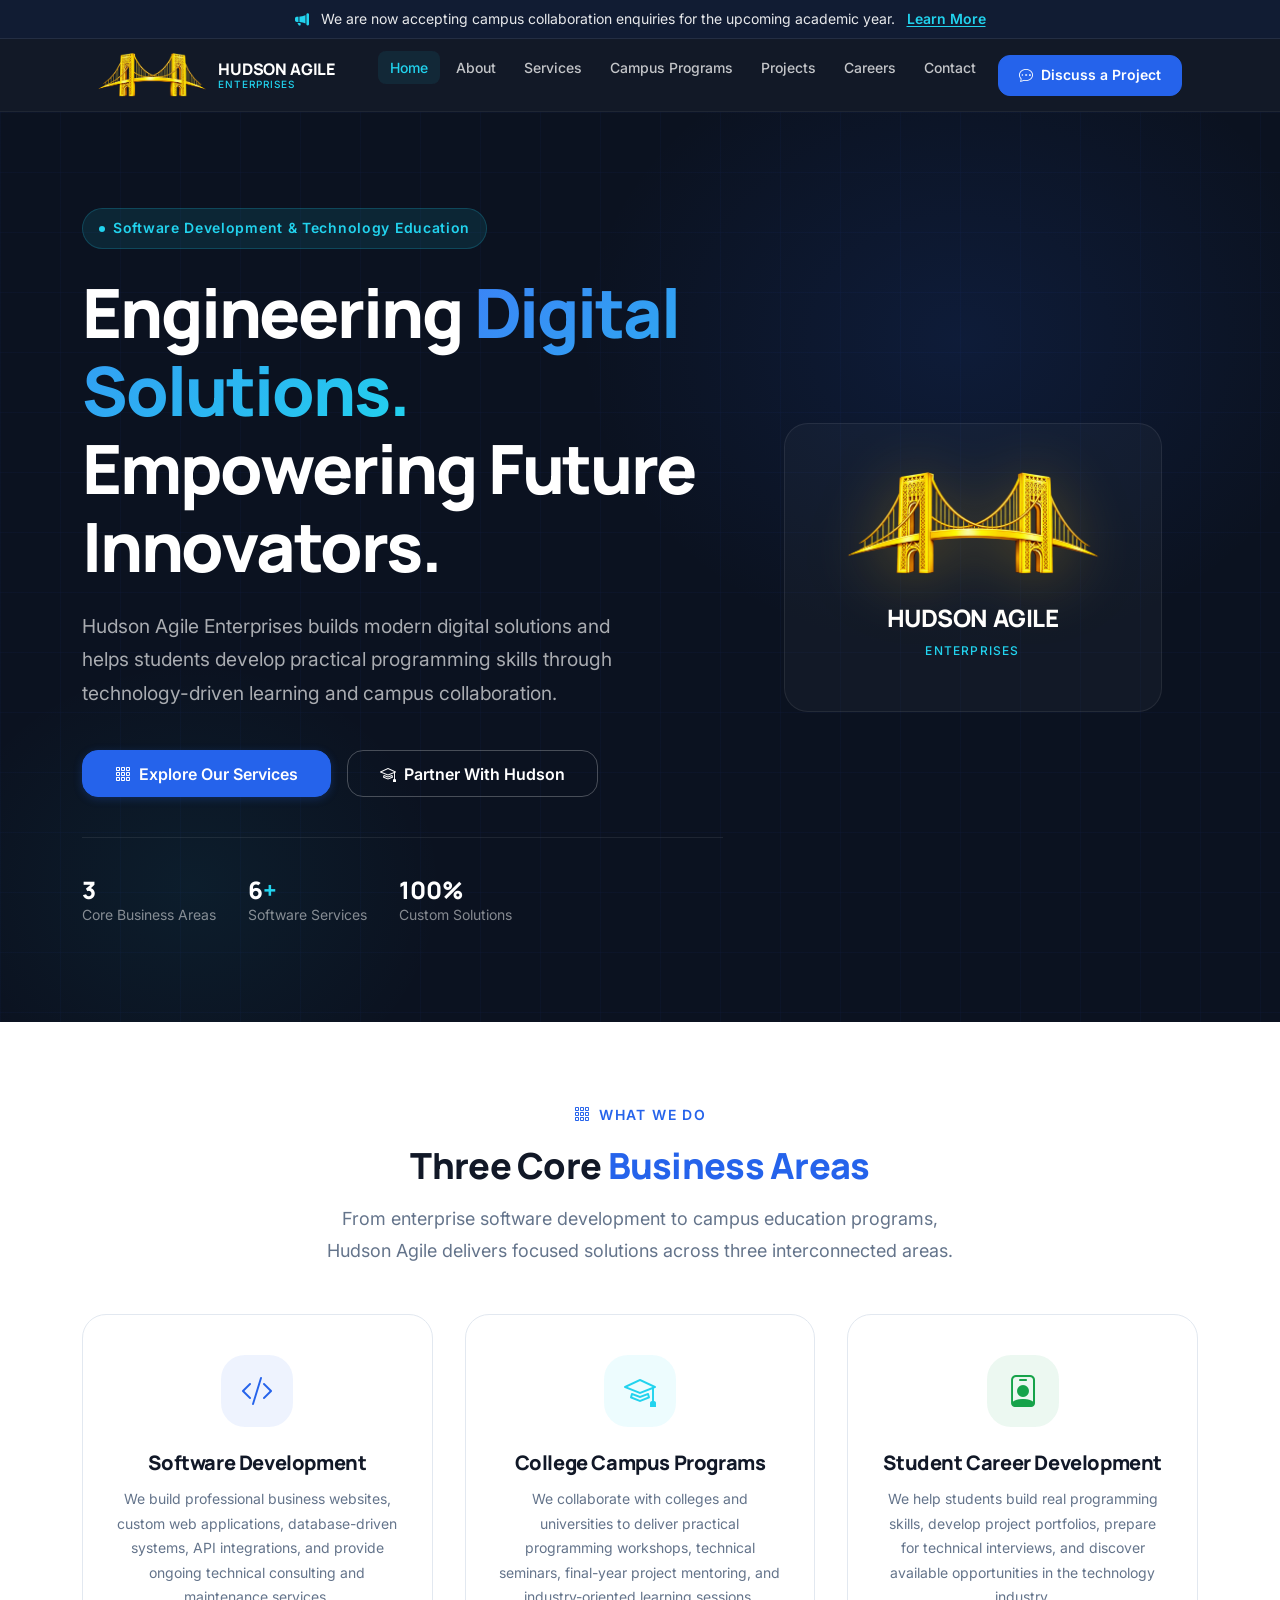
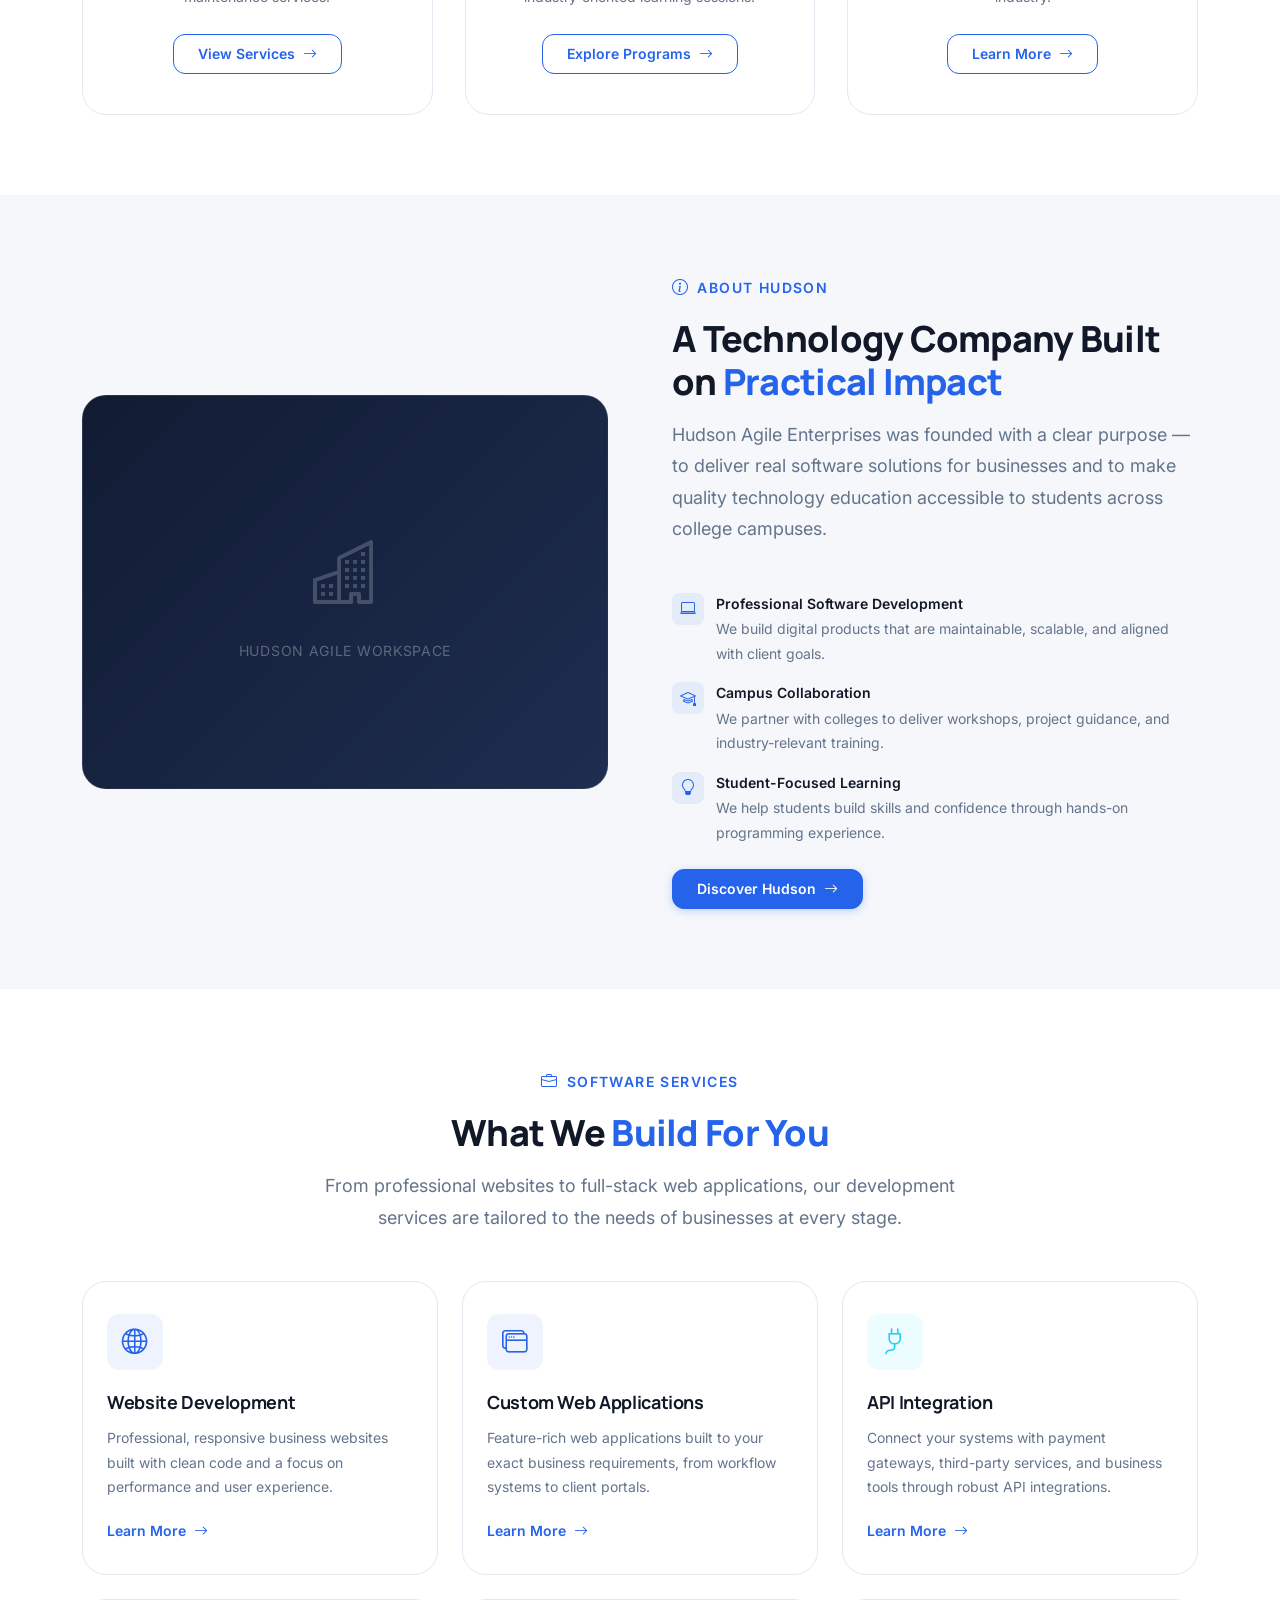
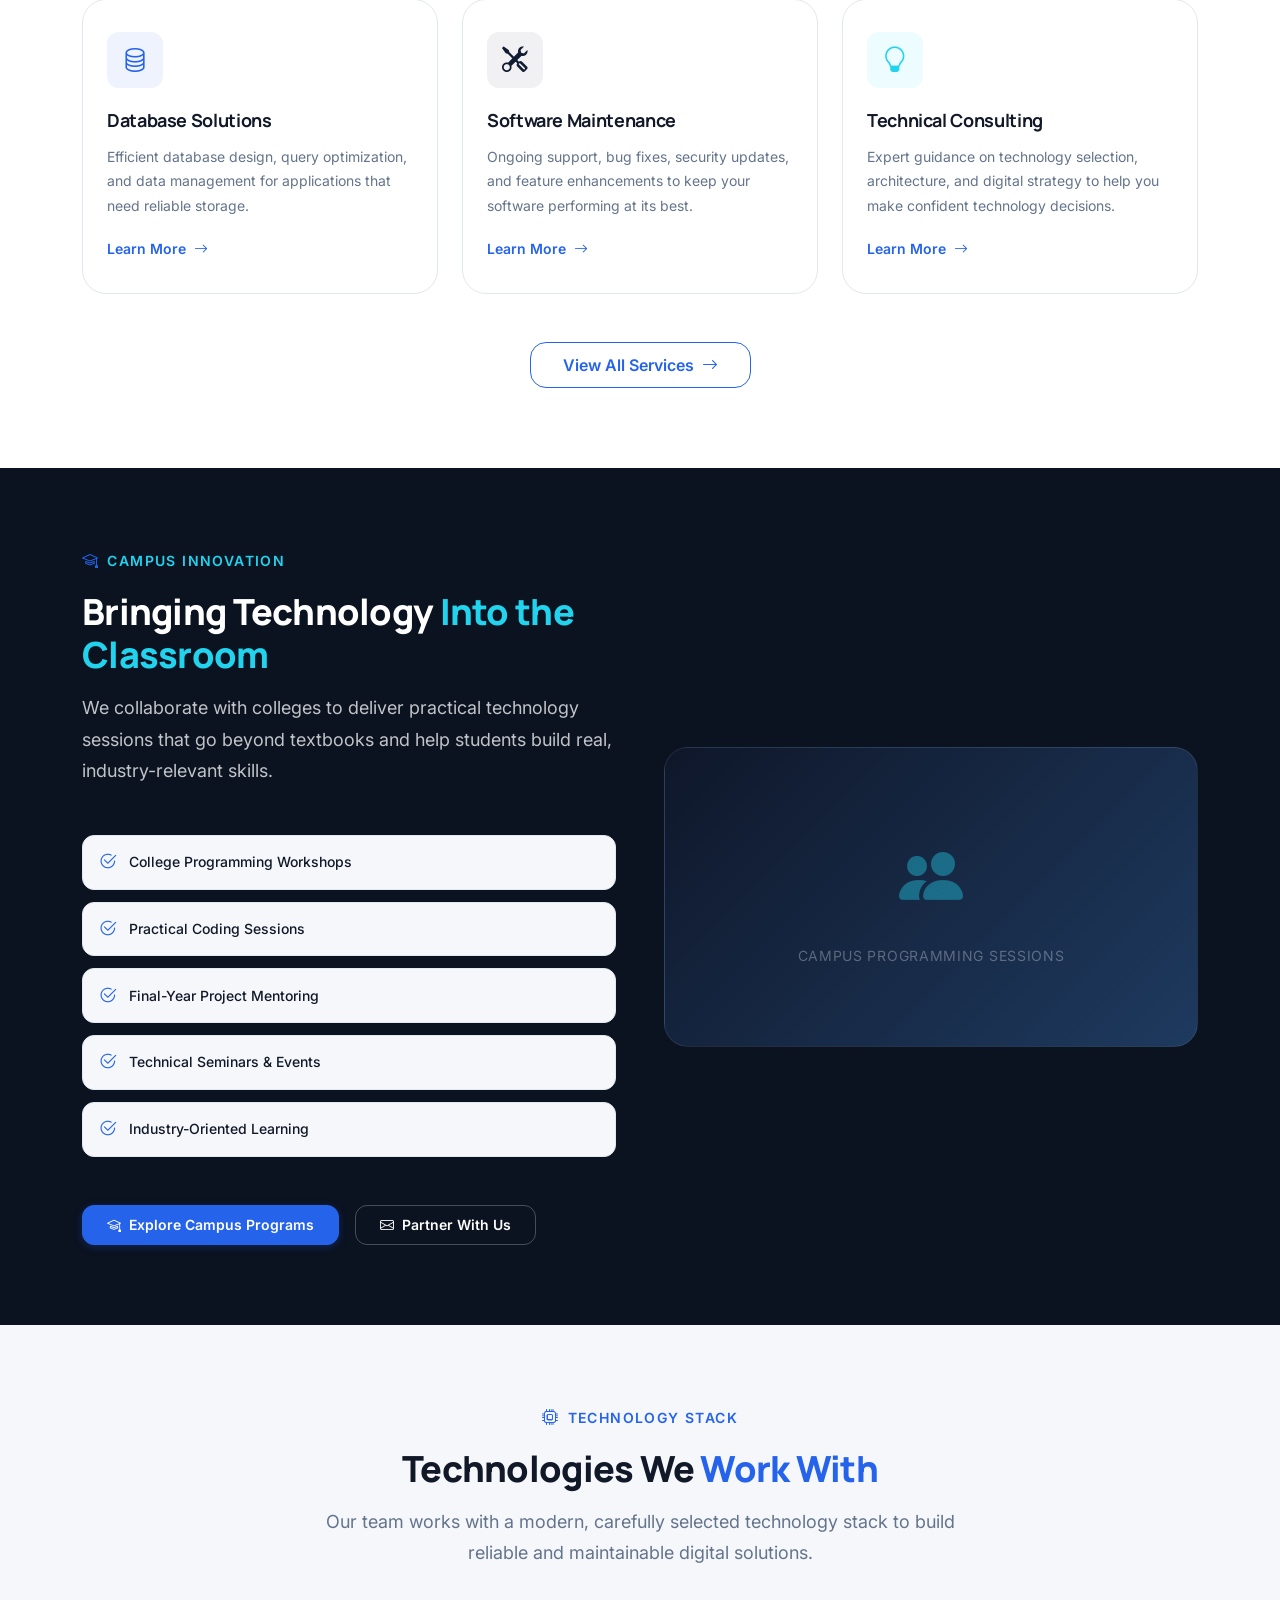
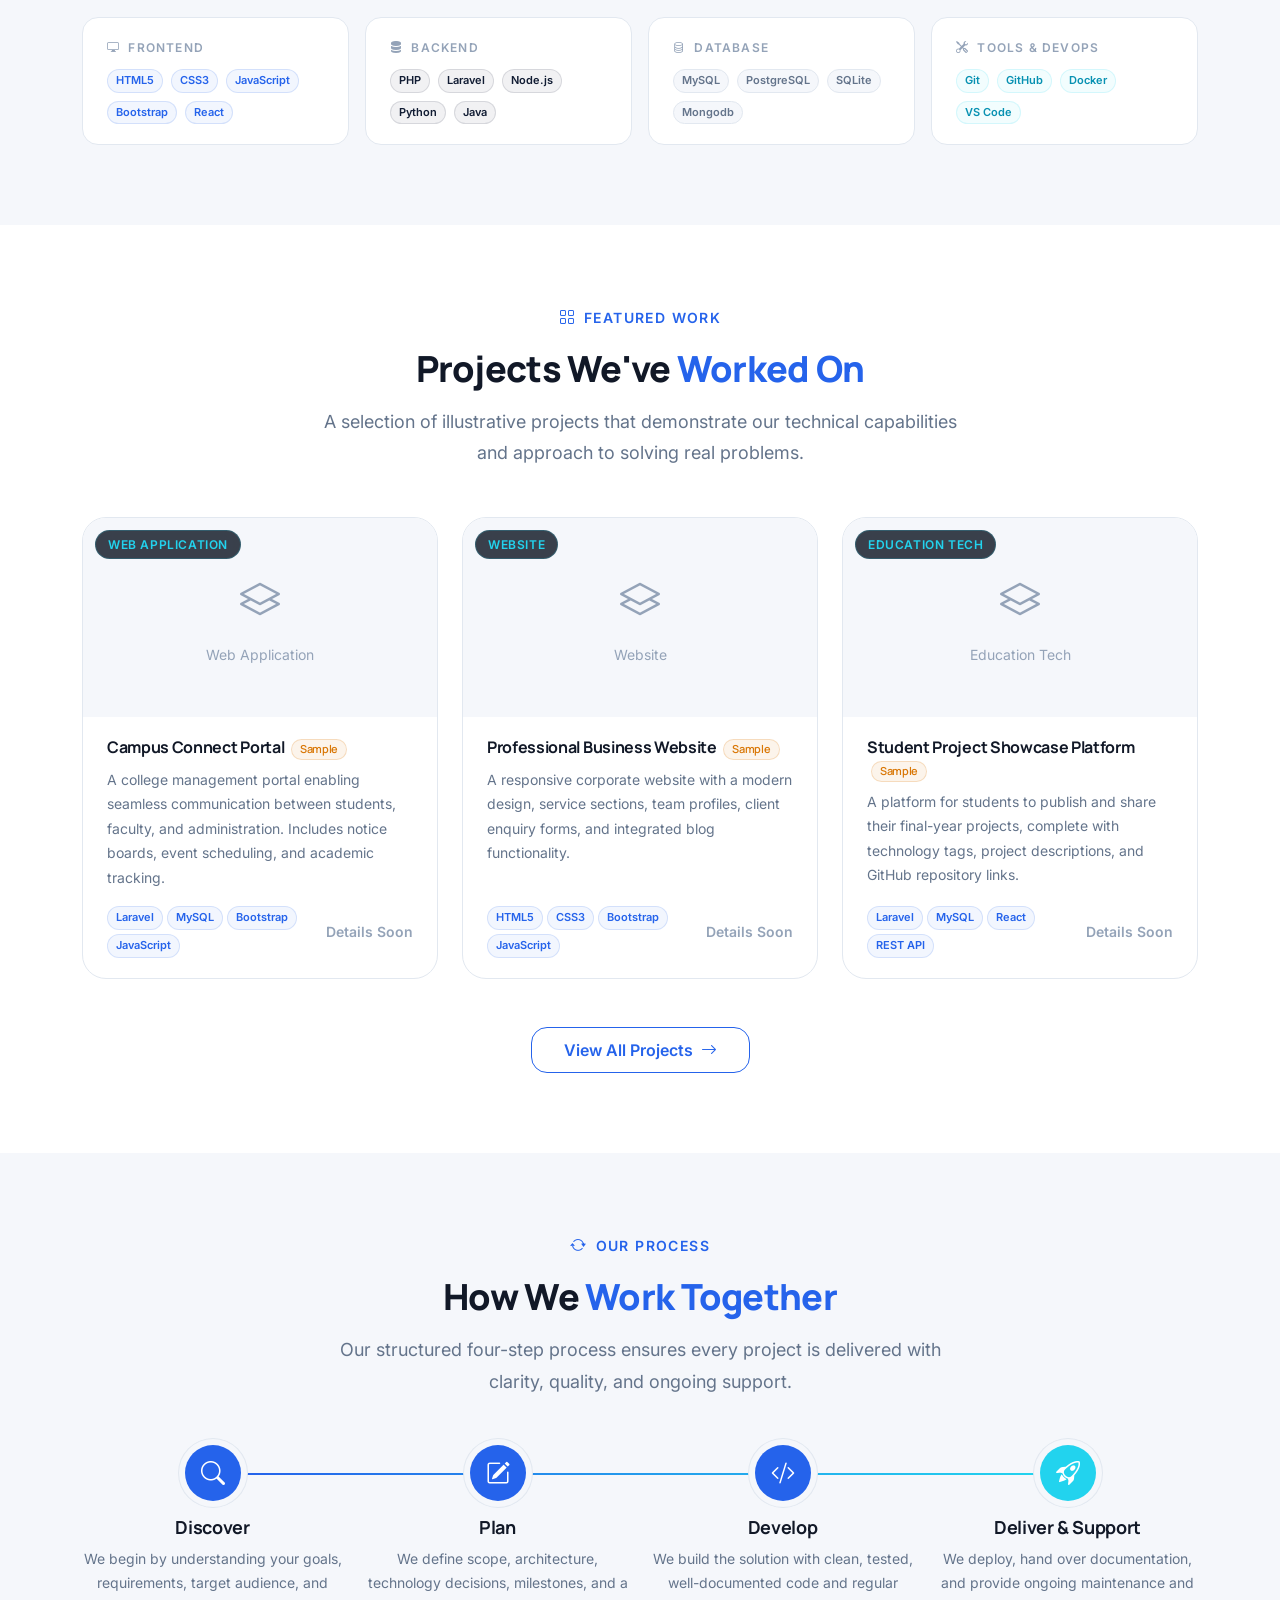
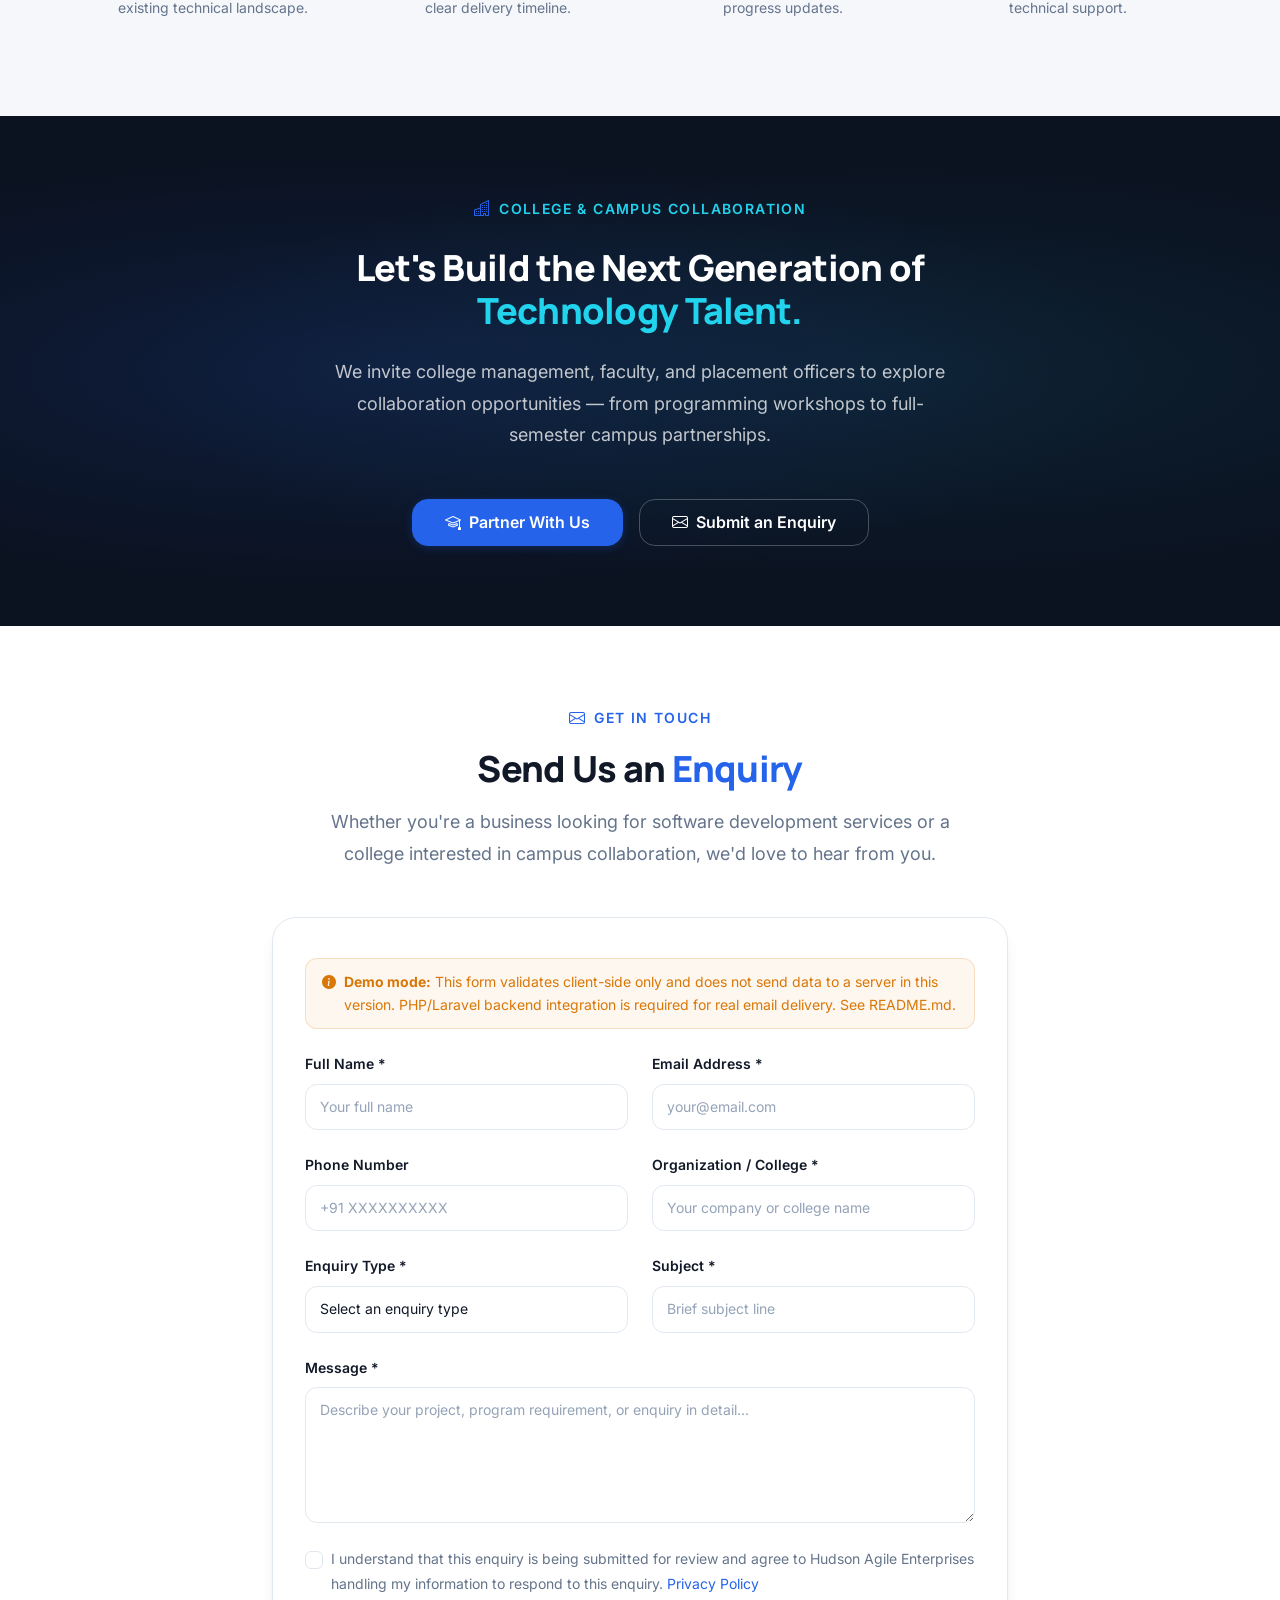
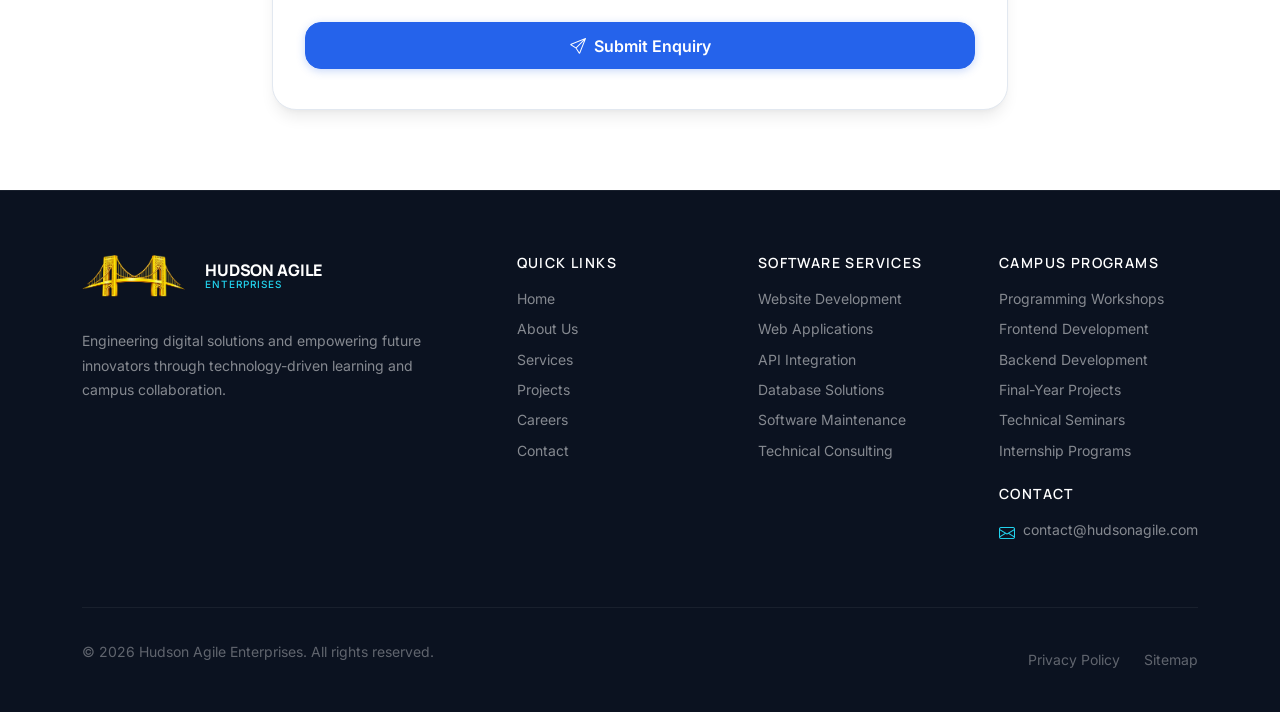
==== index.html @ 0ba21de8 "first commit" ====
<!DOCTYPE html>
<html lang="en">
<head>
  <meta charset="UTF-8" />
  <meta name="viewport" content="width=device-width, initial-scale=1.0" />

  <!-- SEO -->
  <title>Hudson Agile Enterprises — Engineering Digital Solutions. Empowering Future Innovators.</title>
  <meta name="description" content="Hudson Agile Enterprises builds modern digital solutions and empowers students through practical programming education, campus collaboration, and technology-driven learning." />
  <meta name="keywords" content="software development, web development, campus programs, student projects, programming education, Hudson Agile" />
  <link rel="canonical" href="https://hudsonagile.com/" /><!-- Update with production URL -->

  <!-- Open Graph -->
  <meta property="og:type"        content="website" />
  <meta property="og:title"       content="Hudson Agile Enterprises — Engineering Digital Solutions" />
  <meta property="og:description" content="Modern digital solutions and practical technology education for businesses and students." />
  <meta property="og:url"         content="https://hudsonagile.com/" />
  <meta property="og:image"       content="https://hudsonagile.com/assets/images/branding/logo.png" />
  <meta property="og:site_name"   content="Hudson Agile Enterprises" />

  <!-- Twitter Card -->
  <meta name="twitter:card"        content="summary_large_image" />
  <meta name="twitter:title"       content="Hudson Agile Enterprises" />
  <meta name="twitter:description" content="Engineering Digital Solutions. Empowering Future Innovators." />

  <!-- Favicon placeholder -->
  <link rel="icon" type="image/png" href="assets/images/branding/logo.png" />

  <!-- Bootstrap 5 CSS -->
  <link href="https://cdn.jsdelivr.net/npm/bootstrap@5.3.3/dist/css/bootstrap.min.css" rel="stylesheet" integrity="sha384-QWTKZyjpPEjISv5WaRU9OFeRpok6YctnYmDr5pNlyT2bRjXh0JMhjY6hW+ALEwIH" crossorigin="anonymous" />

  <!-- Bootstrap Icons -->
  <link href="https://cdn.jsdelivr.net/npm/bootstrap-icons@1.11.3/font/bootstrap-icons.min.css" rel="stylesheet" />

  <!-- Hudson Design System -->
  <link rel="stylesheet" href="assets/css/variables.css" />
  <link rel="stylesheet" href="assets/css/base.css" />
  <link rel="stylesheet" href="assets/css/layout.css" />
  <link rel="stylesheet" href="assets/css/components.css" />
  <link rel="stylesheet" href="assets/css/pages.css" />
  <link rel="stylesheet" href="assets/css/responsive.css" />
</head>

<body>

<!-- ═══════ SHARED HEADER (loaded by components.js) ═══════ -->
<div id="site-header"></div>

<!-- ═══════════════════════════════════════════════════════
     SECTION 1 — HERO
═══════════════════════════════════════════════════════ -->
<section class="hero-section" aria-label="Hudson Agile Enterprises introduction">
  <!-- Background decorations -->
  <div class="hero-bg-grid"    aria-hidden="true"></div>
  <div class="hero-bg-glow"    aria-hidden="true"></div>
  <div class="hero-bg-glow-2"  aria-hidden="true"></div>

  <div class="container position-relative">
    <div class="row align-items-center gy-12">

      <!-- Hero Copy -->
      <div class="col-lg-7">
        <div class="hero-badge">
          <span class="dot" aria-hidden="true"></span>
          Software Development &amp; Technology Education
        </div>

        <h1 class="hero-title">
          Engineering <span class="accent">Digital Solutions.</span><br />
          Empowering Future Innovators.
        </h1>

        <p class="hero-description">
          Hudson Agile Enterprises builds modern digital solutions and helps students develop
          practical programming skills through technology-driven learning and campus collaboration.
        </p>

        <div class="hero-actions">
          <a href="services.html" class="btn-hudson btn-primary-blue btn-lg">
            <i class="bi bi-grid-3x3-gap"></i>
            Explore Our Services
          </a>
          <a href="campus-programs.html" class="btn-hudson btn-outline-white btn-lg">
            <i class="bi bi-mortarboard"></i>
            Partner With Hudson
          </a>
        </div>

        <!-- Trust indicators — factual and unexaggerated -->
        <div class="hero-stats-strip">
          <div class="hero-stat">
            <span class="hero-stat-value">3</span>
            <span class="hero-stat-label">Core Business Areas</span>
          </div>
          <div class="hero-stat">
            <span class="hero-stat-value">6<span style="color:var(--color-cyan);">+</span></span>
            <span class="hero-stat-label">Software Services</span>
          </div>
          <div class="hero-stat">
            <span class="hero-stat-value">100%</span>
            <span class="hero-stat-label">Custom Solutions</span>
          </div>
        </div>
      </div>

      <!-- Hero Visual — Logo Display -->
      <div class="col-lg-5">
        <div class="hero-visual">
          <div class="hero-logo-display">
            <img
              src="assets/images/branding/logo.png"
              alt="Hudson Agile Enterprises — golden bridge logo"
              class="hero-logo-img"
              width="280"
              height="160"
              loading="eager"
            />
            <div class="hero-logo-wordmark">
              <span class="name">HUDSON AGILE</span>
              <span class="tagline">Enterprises</span>
            </div>
          </div>
        </div>
      </div>

    </div><!-- /.row -->
  </div><!-- /.container -->
</section>

<!-- ═══════════════════════════════════════════════════════
     SECTION 2 — THREE BUSINESS AREAS
═══════════════════════════════════════════════════════ -->
<section class="section section-white" aria-labelledby="areas-heading">
  <div class="container">
    <div class="text-center mb-5">
      <div class="section-label">
        <i class="bi bi-grid-3x3-gap"></i> What We Do
      </div>
      <h2 class="section-title" id="areas-heading">
        Three Core <span>Business Areas</span>
      </h2>
      <p class="section-description mx-auto">
        From enterprise software development to campus education programs, Hudson Agile delivers
        focused solutions across three interconnected areas.
      </p>
    </div>

    <div class="areas-grid">

      <!-- Area 1: Software Development -->
      <div class="area-card">
        <div class="area-card-icon service-card-icon-blue">
          <i class="bi bi-code-slash" style="font-size:2rem;color:var(--color-blue);"></i>
        </div>
        <h3 class="area-card-title">Software Development</h3>
        <p class="area-card-desc">
          We build professional business websites, custom web applications, database-driven systems,
          API integrations, and provide ongoing technical consulting and maintenance services.
        </p>
        <a href="services.html" class="btn-hudson btn-outline-blue">
          View Services <i class="bi bi-arrow-right"></i>
        </a>
      </div>

      <!-- Area 2: Campus Programs -->
      <div class="area-card">
        <div class="area-card-icon" style="background:rgba(34,211,238,0.08);">
          <i class="bi bi-mortarboard" style="font-size:2rem;color:var(--color-cyan);"></i>
        </div>
        <h3 class="area-card-title">College Campus Programs</h3>
        <p class="area-card-desc">
          We collaborate with colleges and universities to deliver practical programming workshops,
          technical seminars, final-year project mentoring, and industry-oriented learning sessions.
        </p>
        <a href="campus-programs.html" class="btn-hudson btn-outline-blue">
          Explore Programs <i class="bi bi-arrow-right"></i>
        </a>
      </div>

      <!-- Area 3: Student Career Development -->
      <div class="area-card">
        <div class="area-card-icon" style="background:rgba(22,163,74,0.08);">
          <i class="bi bi-person-badge" style="font-size:2rem;color:var(--color-success);"></i>
        </div>
        <h3 class="area-card-title">Student Career Development</h3>
        <p class="area-card-desc">
          We help students build real programming skills, develop project portfolios, prepare for
          technical interviews, and discover available opportunities in the technology industry.
        </p>
        <a href="careers.html" class="btn-hudson btn-outline-blue">
          Learn More <i class="bi bi-arrow-right"></i>
        </a>
      </div>

    </div><!-- /.areas-grid -->
  </div>
</section>

<!-- ═══════════════════════════════════════════════════════
     SECTION 3 — ABOUT HUDSON
═══════════════════════════════════════════════════════ -->
<section class="section section-light" aria-labelledby="about-home-heading">
  <div class="container">
    <div class="about-split">

      <!-- Image Side -->
      <div class="about-image-wrapper">
        <div class="home-about-placeholder" role="img" aria-label="Hudson Agile team and technology workspace">
          <i class="bi bi-buildings" aria-hidden="true"></i>
          <span style="font-size:var(--text-sm);color:rgba(255,255,255,0.3);letter-spacing:0.05em;text-transform:uppercase;">Hudson Agile Workspace</span>
        </div>
      </div>

      <!-- Text Side -->
      <div>
        <div class="section-label">
          <i class="bi bi-info-circle"></i> About Hudson
        </div>
        <h2 class="section-title" id="about-home-heading">
          A Technology Company Built on <span>Practical Impact</span>
        </h2>
        <p class="section-description mb-5">
          Hudson Agile Enterprises was founded with a clear purpose — to deliver real software solutions
          for businesses and to make quality technology education accessible to students across college campuses.
        </p>

        <div class="about-values-list">
          <div class="about-value-item">
            <div class="about-value-icon"><i class="bi bi-laptop" aria-hidden="true"></i></div>
            <div class="about-value-text">
              <div class="about-value-title">Professional Software Development</div>
              <div class="about-value-desc">We build digital products that are maintainable, scalable, and aligned with client goals.</div>
            </div>
          </div>
          <div class="about-value-item">
            <div class="about-value-icon"><i class="bi bi-mortarboard" aria-hidden="true"></i></div>
            <div class="about-value-text">
              <div class="about-value-title">Campus Collaboration</div>
              <div class="about-value-desc">We partner with colleges to deliver workshops, project guidance, and industry-relevant training.</div>
            </div>
          </div>
          <div class="about-value-item">
            <div class="about-value-icon"><i class="bi bi-lightbulb" aria-hidden="true"></i></div>
            <div class="about-value-text">
              <div class="about-value-title">Student-Focused Learning</div>
              <div class="about-value-desc">We help students build skills and confidence through hands-on programming experience.</div>
            </div>
          </div>
        </div>

        <a href="about.html" class="btn-hudson btn-primary-blue">
          Discover Hudson <i class="bi bi-arrow-right"></i>
        </a>
      </div>

    </div><!-- /.about-split -->
  </div>
</section>

<!-- ═══════════════════════════════════════════════════════
     SECTION 4 — SOFTWARE SERVICES (6 CARDS)
═══════════════════════════════════════════════════════ -->
<section class="section section-white" aria-labelledby="services-home-heading">
  <div class="container">
    <div class="text-center mb-5">
      <div class="section-label">
        <i class="bi bi-briefcase"></i> Software Services
      </div>
      <h2 class="section-title" id="services-home-heading">
        What We <span>Build For You</span>
      </h2>
      <p class="section-description mx-auto">
        From professional websites to full-stack web applications, our development services
        are tailored to the needs of businesses at every stage.
      </p>
    </div>

    <div class="services-grid">

      <article class="service-card">
        <div class="service-card-icon service-card-icon-blue"><i class="bi bi-globe2" aria-hidden="true"></i></div>
        <h3 class="service-card-title">Website Development</h3>
        <p class="service-card-desc">Professional, responsive business websites built with clean code and a focus on performance and user experience.</p>
        <a href="services.html#website-development" class="service-card-link">
          Learn More <i class="bi bi-arrow-right" aria-hidden="true"></i>
        </a>
      </article>

      <article class="service-card">
        <div class="service-card-icon service-card-icon-blue"><i class="bi bi-window-stack" aria-hidden="true"></i></div>
        <h3 class="service-card-title">Custom Web Applications</h3>
        <p class="service-card-desc">Feature-rich web applications built to your exact business requirements, from workflow systems to client portals.</p>
        <a href="services.html#web-applications" class="service-card-link">
          Learn More <i class="bi bi-arrow-right" aria-hidden="true"></i>
        </a>
      </article>

      <article class="service-card">
        <div class="service-card-icon service-card-icon-cyan"><i class="bi bi-plug" aria-hidden="true"></i></div>
        <h3 class="service-card-title">API Integration</h3>
        <p class="service-card-desc">Connect your systems with payment gateways, third-party services, and business tools through robust API integrations.</p>
        <a href="services.html#api-integration" class="service-card-link">
          Learn More <i class="bi bi-arrow-right" aria-hidden="true"></i>
        </a>
      </article>

      <article class="service-card">
        <div class="service-card-icon service-card-icon-blue"><i class="bi bi-database" aria-hidden="true"></i></div>
        <h3 class="service-card-title">Database Solutions</h3>
        <p class="service-card-desc">Efficient database design, query optimization, and data management for applications that need reliable storage.</p>
        <a href="services.html#database-solutions" class="service-card-link">
          Learn More <i class="bi bi-arrow-right" aria-hidden="true"></i>
        </a>
      </article>

      <article class="service-card">
        <div class="service-card-icon service-card-icon-navy"><i class="bi bi-tools" aria-hidden="true"></i></div>
        <h3 class="service-card-title">Software Maintenance</h3>
        <p class="service-card-desc">Ongoing support, bug fixes, security updates, and feature enhancements to keep your software performing at its best.</p>
        <a href="services.html#software-maintenance" class="service-card-link">
          Learn More <i class="bi bi-arrow-right" aria-hidden="true"></i>
        </a>
      </article>

      <article class="service-card">
        <div class="service-card-icon service-card-icon-cyan"><i class="bi bi-lightbulb" aria-hidden="true"></i></div>
        <h3 class="service-card-title">Technical Consulting</h3>
        <p class="service-card-desc">Expert guidance on technology selection, architecture, and digital strategy to help you make confident technology decisions.</p>
        <a href="services.html#technical-consulting" class="service-card-link">
          Learn More <i class="bi bi-arrow-right" aria-hidden="true"></i>
        </a>
      </article>

    </div><!-- /.services-grid -->

    <div class="text-center mt-5">
      <a href="services.html" class="btn-hudson btn-outline-blue btn-lg">
        View All Services <i class="bi bi-arrow-right"></i>
      </a>
    </div>
  </div>
</section>

<!-- ═══════════════════════════════════════════════════════
     SECTION 5 — CAMPUS INNOVATION
═══════════════════════════════════════════════════════ -->
<section class="section section-dark" aria-labelledby="campus-home-heading">
  <div class="container">
    <div class="campus-highlight">

      <!-- Left: Content -->
      <div>
        <div class="section-label">
          <i class="bi bi-mortarboard"></i>
          <span style="color:var(--color-cyan);">Campus Innovation</span>
        </div>
        <h2 class="section-title section-title-light" id="campus-home-heading">
          Bringing Technology <span style="color:var(--color-cyan);">Into the Classroom</span>
        </h2>
        <p class="section-description section-description-light mb-5">
          We collaborate with colleges to deliver practical technology sessions that go beyond
          textbooks and help students build real, industry-relevant skills.
        </p>

        <div class="campus-program-list">
          <div class="campus-program-item">
            <i class="bi bi-check2-circle" aria-hidden="true"></i>
            <span>College Programming Workshops</span>
          </div>
          <div class="campus-program-item">
            <i class="bi bi-check2-circle" aria-hidden="true"></i>
            <span>Practical Coding Sessions</span>
          </div>
          <div class="campus-program-item">
            <i class="bi bi-check2-circle" aria-hidden="true"></i>
            <span>Final-Year Project Mentoring</span>
          </div>
          <div class="campus-program-item">
            <i class="bi bi-check2-circle" aria-hidden="true"></i>
            <span>Technical Seminars &amp; Events</span>
          </div>
          <div class="campus-program-item">
            <i class="bi bi-check2-circle" aria-hidden="true"></i>
            <span>Industry-Oriented Learning</span>
          </div>
        </div>

        <div class="mt-5 d-flex gap-3 flex-wrap">
          <a href="campus-programs.html" class="btn-hudson btn-primary-blue">
            <i class="bi bi-mortarboard"></i> Explore Campus Programs
          </a>
          <a href="contact.html?enquiry=campus" class="btn-hudson btn-outline-white">
            <i class="bi bi-envelope"></i> Partner With Us
          </a>
        </div>
      </div>

      <!-- Right: Visual -->
      <div>
        <div class="campus-hero-placeholder" role="img" aria-label="Students engaged in programming workshop on campus">
          <i class="bi bi-people-fill" aria-hidden="true"></i>
          <span style="font-size:var(--text-sm);color:rgba(255,255,255,0.3);letter-spacing:0.05em;text-transform:uppercase;">Campus Programming Sessions</span>
        </div>
      </div>

    </div><!-- /.campus-highlight -->
  </div>
</section>

<!-- ═══════════════════════════════════════════════════════
     SECTION 6 — TECHNOLOGY STACK
═══════════════════════════════════════════════════════ -->
<section class="section section-light" aria-labelledby="tech-stack-heading">
  <div class="container">
    <div class="text-center mb-5">
      <div class="section-label">
        <i class="bi bi-cpu"></i> Technology Stack
      </div>
      <h2 class="section-title" id="tech-stack-heading">
        Technologies We <span>Work With</span>
      </h2>
      <p class="section-description mx-auto">
        Our team works with a modern, carefully selected technology stack to build
        reliable and maintainable digital solutions.
      </p>
    </div>

    <div class="tech-stack-grid">
      <div class="tech-category">
        <div class="tech-category-title"><i class="bi bi-display me-1"></i> Frontend</div>
        <div class="tech-badges">
          <span class="badge-tech badge-tech-blue">HTML5</span>
          <span class="badge-tech badge-tech-blue">CSS3</span>
          <span class="badge-tech badge-tech-blue">JavaScript</span>
          <span class="badge-tech badge-tech-blue">Bootstrap</span>
          <span class="badge-tech badge-tech-blue">React</span>
        </div>
      </div>
      <div class="tech-category">
        <div class="tech-category-title"><i class="bi bi-server me-1"></i> Backend</div>
        <div class="tech-badges">
          <span class="badge-tech badge-tech-navy">PHP</span>
          <span class="badge-tech badge-tech-navy">Laravel</span>
          <span class="badge-tech badge-tech-navy">Node.js</span>
          <span class="badge-tech badge-tech-navy">Python</span>
          <span class="badge-tech badge-tech-navy">Java</span>
        </div>
      </div>
      <div class="tech-category">
        <div class="tech-category-title"><i class="bi bi-database me-1"></i> Database</div>
        <div class="tech-badges">
          <span class="badge-tech">MySQL</span>
          <span class="badge-tech">PostgreSQL</span>
          <span class="badge-tech">SQLite</span>
          <span class="badge-tech">Mongodb</span>
        </div>
      </div>
      <div class="tech-category">
        <div class="tech-category-title"><i class="bi bi-tools me-1"></i> Tools &amp; DevOps</div>
        <div class="tech-badges">
          <span class="badge-tech badge-tech-cyan">Git</span>
          <span class="badge-tech badge-tech-cyan">GitHub</span>
          <span class="badge-tech badge-tech-cyan">Docker</span>
          <span class="badge-tech badge-tech-cyan">VS Code</span>
        </div>
      </div>
    </div>

  </div>
</section>

<!-- ═══════════════════════════════════════════════════════
     SECTION 7 — FEATURED PROJECTS
═══════════════════════════════════════════════════════ -->
<section class="section section-white" aria-labelledby="projects-home-heading">
  <div class="container">
    <div class="text-center mb-5">
      <div class="section-label">
        <i class="bi bi-grid"></i> Featured Work
      </div>
      <h2 class="section-title" id="projects-home-heading">
        Projects We've <span>Worked On</span>
      </h2>
      <p class="section-description mx-auto">
        A selection of illustrative projects that demonstrate our technical capabilities
        and approach to solving real problems.
      </p>
    </div>

    <!-- Rendered by projects.js renderFeatured() -->
    <div class="projects-grid" id="featured-projects-grid" aria-live="polite">
      <!-- Featured project cards injected by JavaScript -->
      <noscript>
        <p class="text-center" style="color:var(--color-text-secondary);">
          Please enable JavaScript to view project cards.
        </p>
      </noscript>
    </div>

    <div class="text-center mt-5">
      <a href="projects.html" class="btn-hudson btn-outline-blue btn-lg">
        View All Projects <i class="bi bi-arrow-right"></i>
      </a>
    </div>
  </div>
</section>

<!-- ═══════════════════════════════════════════════════════
     SECTION 8 — OUR PROCESS
═══════════════════════════════════════════════════════ -->
<section class="section section-light" aria-labelledby="process-heading">
  <div class="container">
    <div class="text-center mb-5">
      <div class="section-label">
        <i class="bi bi-arrow-repeat"></i> Our Process
      </div>
      <h2 class="section-title" id="process-heading">
        How We <span>Work Together</span>
      </h2>
      <p class="section-description mx-auto">
        Our structured four-step process ensures every project is delivered with clarity,
        quality, and ongoing support.
      </p>
    </div>

    <div class="process-steps">

      <div class="process-step">
        <div class="process-step-number">
          <i class="bi bi-search process-step-icon" aria-hidden="true"></i>
        </div>
        <h3 class="process-step-title">Discover</h3>
        <p class="process-step-desc">
          We begin by understanding your goals, requirements, target audience, and existing technical landscape.
        </p>
      </div>

      <div class="process-step">
        <div class="process-step-number">
          <i class="bi bi-pencil-square process-step-icon" aria-hidden="true"></i>
        </div>
        <h3 class="process-step-title">Plan</h3>
        <p class="process-step-desc">
          We define scope, architecture, technology decisions, milestones, and a clear delivery timeline.
        </p>
      </div>

      <div class="process-step">
        <div class="process-step-number">
          <i class="bi bi-code-slash process-step-icon" aria-hidden="true"></i>
        </div>
        <h3 class="process-step-title">Develop</h3>
        <p class="process-step-desc">
          We build the solution with clean, tested, well-documented code and regular progress updates.
        </p>
      </div>

      <div class="process-step">
        <div class="process-step-number" style="background:var(--color-cyan);">
          <i class="bi bi-rocket-takeoff process-step-icon" aria-hidden="true"></i>
        </div>
        <h3 class="process-step-title">Deliver &amp; Support</h3>
        <p class="process-step-desc">
          We deploy, hand over documentation, and provide ongoing maintenance and technical support.
        </p>
      </div>

    </div><!-- /.process-steps -->
  </div>
</section>

<!-- ═══════════════════════════════════════════════════════
     SECTION 9 — CAMPUS PARTNERSHIP CTA
═══════════════════════════════════════════════════════ -->
<section class="cta-section section" aria-labelledby="partnership-cta-heading">
  <div class="container text-center">
    <div class="section-label justify-content-center mb-4">
      <i class="bi bi-buildings"></i>
      <span style="color:var(--color-cyan);">College &amp; Campus Collaboration</span>
    </div>
    <h2 class="section-title section-title-light mb-4" id="partnership-cta-heading">
      Let's Build the Next Generation of<br /><span style="color:var(--color-cyan);">Technology Talent.</span>
    </h2>
    <p class="section-description section-description-light mx-auto mb-5">
      We invite college management, faculty, and placement officers to explore collaboration
      opportunities — from programming workshops to full-semester campus partnerships.
    </p>
    <div class="cta-actions">
      <a href="campus-programs.html" class="btn-hudson btn-primary-blue btn-lg">
        <i class="bi bi-mortarboard"></i> Partner With Us
      </a>
      <a href="contact.html?enquiry=campus" class="btn-hudson btn-outline-white btn-lg">
        <i class="bi bi-envelope"></i> Submit an Enquiry
      </a>
    </div>
  </div>
</section>

<!-- ═══════════════════════════════════════════════════════
     SECTION 10 — CONTACT / ENQUIRY FORM
═══════════════════════════════════════════════════════ -->
<section class="section section-white" aria-labelledby="enquiry-heading" id="enquiry">
  <div class="container">
    <div class="row justify-content-center">
      <div class="col-lg-8">
        <div class="text-center mb-5">
          <div class="section-label justify-content-center">
            <i class="bi bi-envelope"></i> Get In Touch
          </div>
          <h2 class="section-title" id="enquiry-heading">
            Send Us an <span>Enquiry</span>
          </h2>
          <p class="section-description mx-auto">
            Whether you're a business looking for software development services or a college interested
            in campus collaboration, we'd love to hear from you.
          </p>
        </div>

        <div class="form-card">

          <!-- Demo Notice (Frontend-only) -->
          <div class="demo-disclaimer" role="note">
            <i class="bi bi-info-circle-fill flex-shrink-0"></i>
            <span>
              <strong>Demo mode:</strong> This form validates client-side only and does not send data to a server in this version.
              PHP/Laravel backend integration is required for real email delivery. See README.md.
            </span>
          </div>

          <!-- Form Body -->
          <form
            id="home-enquiry-form"
            data-validate
            novalidate
            aria-label="Project and campus enquiry form"
          >
            <div data-form-body>
              <div class="row g-4 form-hudson">

                <div class="col-md-6">
                  <label for="hf-name" class="form-label">Full Name *</label>
                  <input
                    type="text"
                    id="hf-name"
                    name="full_name"
                    class="form-control"
                    placeholder="Your full name"
                    data-required
                    autocomplete="name"
                    data-min-length="2"
                  />
                </div>

                <div class="col-md-6">
                  <label for="hf-email" class="form-label">Email Address *</label>
                  <input
                    type="email"
                    id="hf-email"
                    name="email"
                    class="form-control"
                    placeholder="your@email.com"
                    data-required
                    autocomplete="email"
                  />
                </div>

                <div class="col-md-6">
                  <label for="hf-phone" class="form-label">Phone Number</label>
                  <input
                    type="tel"
                    id="hf-phone"
                    name="phone"
                    class="form-control"
                    placeholder="+91 XXXXXXXXXX"
                    autocomplete="tel"
                    data-type="phone"
                  />
                </div>

                <div class="col-md-6">
                  <label for="hf-org" class="form-label">Organization / College *</label>
                  <input
                    type="text"
                    id="hf-org"
                    name="organization"
                    class="form-control"
                    placeholder="Your company or college name"
                    data-required
                    data-min-length="2"
                  />
                </div>

                <div class="col-md-6">
                  <label for="hf-type" class="form-label">Enquiry Type *</label>
                  <select id="hf-type" name="enquiry_type" class="form-select" data-required>
                    <option value="">Select an enquiry type</option>
                    <option value="software_development">Software Development</option>
                    <option value="campus_program">College Campus Program</option>
                    <option value="student_internship">Student Internship</option>
                    <option value="final_year_project">Final-Year Project</option>
                    <option value="technical_workshop">Technical Workshop</option>
                    <option value="other">Other</option>
                  </select>
                </div>

                <div class="col-md-6">
                  <label for="hf-subject" class="form-label">Subject *</label>
                  <input
                    type="text"
                    id="hf-subject"
                    name="subject"
                    class="form-control"
                    placeholder="Brief subject line"
                    data-required
                    data-min-length="4"
                  />
                </div>

                <div class="col-12">
                  <label for="hf-message" class="form-label">Message *</label>
                  <textarea
                    id="hf-message"
                    name="message"
                    class="form-control"
                    rows="5"
                    placeholder="Describe your project, program requirement, or enquiry in detail..."
                    data-required
                    data-min-length="20"
                  ></textarea>
                </div>

                <div class="col-12">
                  <div class="form-check d-flex align-items-start gap-2">
                    <input
                      type="checkbox"
                      id="hf-consent"
                      name="consent"
                      class="form-check-input mt-1"
                      data-consent
                    />
                    <label for="hf-consent" class="form-check-label">
                      I understand that this enquiry is being submitted for review and agree to
                      Hudson Agile Enterprises handling my information to respond to this enquiry.
                      <a href="privacy-policy.html">Privacy Policy</a>
                    </label>
                  </div>
                </div>

                <div class="col-12">
                  <button type="submit" class="btn-hudson btn-primary-blue btn-lg w-100">
                    <i class="bi bi-send"></i> Submit Enquiry
                  </button>
                </div>

              </div><!-- /.row -->
            </div><!-- /[data-form-body] -->

            <!-- Success State -->
            <div data-success-state class="form-success-state" role="alert" aria-live="polite">
              <div class="form-success-icon">
                <i class="bi bi-check-lg"></i>
              </div>
              <h3 class="form-success-title">Enquiry Received</h3>
              <p class="form-success-desc">
                Thank you for reaching out to Hudson Agile Enterprises. We have noted your enquiry
                and will respond as soon as possible.
              </p>
              <div class="form-demo-notice">
                <i class="bi bi-info-circle-fill flex-shrink-0"></i>
                <span>
                  <strong>Note:</strong> This is a frontend demo. Your enquiry has not been sent to a server.
                  PHP/Laravel integration is required for real email delivery. See README.md.
                </span>
              </div>
              <button
                type="button"
                class="btn-hudson btn-ghost mt-4"
                onclick="location.reload()"
              >
                <i class="bi bi-arrow-counterclockwise"></i> Submit Another Enquiry
              </button>
            </div>

          </form>
        </div><!-- /.form-card -->
      </div>
    </div>
  </div>
</section>

<!-- ═══════ SHARED FOOTER (loaded by components.js) ═══════ -->
<div id="site-footer"></div>

<!-- ═══════ SCRIPTS ═══════ -->
<!-- Data files must load before JS modules -->
<script src="data/site-config.js"></script>
<script src="data/services.js"></script>
<script src="data/projects.js"></script>

<!-- JS Modules -->
<script src="assets/js/utils.js"></script>
<script src="assets/js/components.js"></script>
<script src="assets/js/navigation.js"></script>
<script src="assets/js/forms.js"></script>
<script src="assets/js/projects.js"></script>
<script src="assets/js/main.js"></script>

<!-- Bootstrap 5 JS -->
<script src="https://cdn.jsdelivr.net/npm/bootstrap@5.3.3/dist/js/bootstrap.bundle.min.js" integrity="sha384-YvpcrYf0tY3lHB60NNkmXc4s9bIOgUxi8T/jzmxX6Rw5JkJJA1l5LpMGTkYqNzy" crossorigin="anonymous"></script>

</body>
</html>
---- assets/css/variables.css ----
/* ============================================================
   HUDSON AGILE ENTERPRISES — Design Tokens & CSS Variables
   variables.css
   ============================================================ */

:root {
  /* ── Brand Colors ── */
  --color-navy-dark:      #0B1220;
  --color-navy:           #111C33;
  --color-navy-mid:       #162040;
  --color-navy-light:     #1E2D50;

  --color-blue:           #2563EB;
  --color-blue-light:     #3B82F6;
  --color-blue-hover:     #1D4ED8;
  --color-cyan:           #22D3EE;
  --color-cyan-light:     #67E8F9;

  --color-gold:           #D4A017;
  --color-gold-light:     #F5C842;

  /* ── Neutral Colors ── */
  --color-white:          #FFFFFF;
  --color-off-white:      #F5F7FB;
  --color-gray-50:        #F8FAFC;
  --color-gray-100:       #F1F5F9;
  --color-gray-200:       #E2E8F0;
  --color-gray-300:       #CBD5E1;
  --color-gray-400:       #94A3B8;
  --color-gray-500:       #64748B;
  --color-gray-600:       #475569;
  --color-gray-700:       #334155;
  --color-gray-800:       #1E293B;
  --color-gray-900:       #0F172A;

  /* ── Semantic Colors ── */
  --color-text-primary:   #111827;
  --color-text-secondary: #64748B;
  --color-text-muted:     #94A3B8;
  --color-text-inverse:   #FFFFFF;
  --color-border:         #E2E8F0;
  --color-border-dark:    #CBD5E1;
  --color-success:        #16A34A;
  --color-success-bg:     #F0FDF4;
  --color-error:          #DC2626;
  --color-error-bg:       #FEF2F2;
  --color-warning:        #D97706;
  --color-warning-bg:     #FFFBEB;
  --color-surface:        #FFFFFF;
  --color-surface-alt:    #F5F7FB;

  /* ── Background Colors ── */
  --bg-dark:              #0B1220;
  --bg-navy:              #111C33;
  --bg-white:             #FFFFFF;
  --bg-light:             #F5F7FB;
  --bg-card:              #FFFFFF;

  /* ── Typography ── */
  --font-heading:         'Manrope', system-ui, -apple-system, BlinkMacSystemFont, 'Segoe UI', sans-serif;
  --font-body:            'Inter', system-ui, -apple-system, BlinkMacSystemFont, 'Segoe UI', sans-serif;
  --font-mono:            'JetBrains Mono', 'Fira Code', 'Cascadia Code', Consolas, 'Courier New', monospace;

  /* ── Font Sizes (fluid) ── */
  --text-xs:              0.75rem;    /* 12px */
  --text-sm:              0.875rem;   /* 14px */
  --text-base:            1rem;       /* 16px */
  --text-lg:              1.125rem;   /* 18px */
  --text-xl:              1.25rem;    /* 20px */
  --text-2xl:             1.5rem;     /* 24px */
  --text-3xl:             1.875rem;   /* 30px */
  --text-4xl:             2.25rem;    /* 36px */
  --text-5xl:             3rem;       /* 48px */
  --text-6xl:             3.75rem;    /* 60px */
  --text-7xl:             4.5rem;     /* 72px */

  /* ── Font Weights ── */
  --fw-regular:           400;
  --fw-medium:            500;
  --fw-semibold:          600;
  --fw-bold:              700;
  --fw-extrabold:         800;

  /* ── Line Heights ── */
  --lh-tight:             1.2;
  --lh-snug:              1.35;
  --lh-normal:            1.6;
  --lh-relaxed:           1.75;

  /* ── Letter Spacing ── */
  --ls-tight:             -0.02em;
  --ls-normal:            0;
  --ls-wide:              0.05em;
  --ls-wider:             0.1em;

  /* ── Spacing Scale ── */
  --space-1:              0.25rem;    /* 4px */
  --space-2:              0.5rem;     /* 8px */
  --space-3:              0.75rem;    /* 12px */
  --space-4:              1rem;       /* 16px */
  --space-5:              1.25rem;    /* 20px */
  --space-6:              1.5rem;     /* 24px */
  --space-8:              2rem;       /* 32px */
  --space-10:             2.5rem;     /* 40px */
  --space-12:             3rem;       /* 48px */
  --space-16:             4rem;       /* 64px */
  --space-20:             5rem;       /* 80px */
  --space-24:             6rem;       /* 96px */
  --space-32:             8rem;       /* 128px */

  /* ── Section Spacing ── */
  --section-py:           5rem;
  --section-py-sm:        3rem;

  /* ── Border Radius ── */
  --radius-sm:            0.375rem;   /* 6px */
  --radius-md:            0.5rem;     /* 8px */
  --radius-lg:            0.75rem;    /* 12px */
  --radius-xl:            1rem;       /* 16px */
  --radius-2xl:           1.5rem;     /* 24px */
  --radius-full:          9999px;

  /* ── Shadows ── */
  --shadow-sm:            0 1px 2px 0 rgba(0, 0, 0, 0.05);
  --shadow-md:            0 4px 6px -1px rgba(0, 0, 0, 0.07), 0 2px 4px -2px rgba(0, 0, 0, 0.05);
  --shadow-lg:            0 10px 15px -3px rgba(0, 0, 0, 0.08), 0 4px 6px -4px rgba(0, 0, 0, 0.05);
  --shadow-xl:            0 20px 25px -5px rgba(0, 0, 0, 0.08), 0 8px 10px -6px rgba(0, 0, 0, 0.04);
  --shadow-blue:          0 8px 30px rgba(37, 99, 235, 0.2);
  --shadow-card:          0 2px 8px rgba(0, 0, 0, 0.06), 0 1px 3px rgba(0, 0, 0, 0.04);
  --shadow-card-hover:    0 12px 32px rgba(0, 0, 0, 0.10), 0 4px 8px rgba(0, 0, 0, 0.06);

  /* ── Transitions ── */
  --transition-fast:      150ms ease;
  --transition-base:      250ms ease;
  --transition-slow:      400ms ease;
  --transition-transform: transform 250ms cubic-bezier(0.34, 1.56, 0.64, 1);

  /* ── Z-Index Scale ── */
  --z-below:              -1;
  --z-base:               0;
  --z-raised:             10;
  --z-dropdown:           100;
  --z-sticky:             200;
  --z-fixed:              300;
  --z-modal-overlay:      400;
  --z-modal:              500;
  --z-toast:              600;

  /* ── Container Widths ── */
  --container-sm:         640px;
  --container-md:         768px;
  --container-lg:         1024px;
  --container-xl:         1280px;
  --container-2xl:        1400px;

  /* ── Navbar ── */
  --navbar-height:        72px;
  --navbar-height-mobile: 64px;

  /* ── Announcement Bar ── */
  --announcement-height:  40px;
}
---- assets/css/base.css ----
/* ============================================================
   HUDSON AGILE ENTERPRISES — Base Styles
   base.css
   ============================================================ */

/* ── Google Fonts ── */
@import url('https://fonts.googleapis.com/css2?family=Manrope:wght@400;500;600;700;800&family=Inter:wght@300;400;500;600;700&display=swap');

/* ── Reset & Box Sizing ── */
*,
*::before,
*::after {
  box-sizing: border-box;
  margin: 0;
  padding: 0;
}

html {
  scroll-behavior: smooth;
  font-size: 16px;
  -webkit-text-size-adjust: 100%;
}

@media (prefers-reduced-motion: reduce) {
  html {
    scroll-behavior: auto;
  }
  *,
  *::before,
  *::after {
    animation-duration: 0.01ms !important;
    animation-iteration-count: 1 !important;
    transition-duration: 0.01ms !important;
    scroll-behavior: auto !important;
  }
}

body {
  font-family: var(--font-body);
  font-size: var(--text-base);
  font-weight: var(--fw-regular);
  line-height: var(--lh-normal);
  color: var(--color-text-primary);
  background-color: var(--bg-white);
  overflow-x: hidden;
  -webkit-font-smoothing: antialiased;
  -moz-osx-font-smoothing: grayscale;
}

/* ── Headings ── */
h1, h2, h3, h4, h5, h6 {
  font-family: var(--font-heading);
  font-weight: var(--fw-bold);
  line-height: var(--lh-tight);
  letter-spacing: var(--ls-tight);
  color: var(--color-text-primary);
}

h1 { font-size: clamp(2rem, 5vw, var(--text-6xl)); }
h2 { font-size: clamp(1.5rem, 3.5vw, var(--text-4xl)); }
h3 { font-size: clamp(1.25rem, 2.5vw, var(--text-2xl)); }
h4 { font-size: var(--text-xl); }
h5 { font-size: var(--text-lg); }
h6 { font-size: var(--text-base); }

/* ── Paragraphs & Text ── */
p {
  line-height: var(--lh-relaxed);
  color: var(--color-text-secondary);
}

p.lead {
  font-size: var(--text-lg);
  color: var(--color-text-secondary);
  line-height: var(--lh-relaxed);
}

/* ── Links ── */
a {
  color: var(--color-blue);
  text-decoration: none;
  transition: color var(--transition-fast);
}

a:hover {
  color: var(--color-blue-hover);
}

/* ── Images ── */
img {
  max-width: 100%;
  height: auto;
  display: block;
}

/* ── Lists ── */
ul, ol {
  list-style: none;
}

/* ── Focus States (Accessibility) ── */
:focus-visible {
  outline: 2px solid var(--color-blue);
  outline-offset: 3px;
  border-radius: var(--radius-sm);
}

:focus:not(:focus-visible) {
  outline: none;
}

/* ── Selection ── */
::selection {
  background-color: var(--color-blue);
  color: var(--color-white);
}

/* ── Scrollbar ── */
::-webkit-scrollbar {
  width: 6px;
}

::-webkit-scrollbar-track {
  background: var(--color-gray-100);
}

::-webkit-scrollbar-thumb {
  background: var(--color-gray-400);
  border-radius: var(--radius-full);
}

::-webkit-scrollbar-thumb:hover {
  background: var(--color-gray-500);
}

/* ── Section Label ── */
.section-label {
  display: inline-flex;
  align-items: center;
  gap: var(--space-2);
  font-family: var(--font-body);
  font-size: var(--text-sm);
  font-weight: var(--fw-semibold);
  letter-spacing: var(--ls-wider);
  text-transform: uppercase;
  color: var(--color-blue);
  margin-bottom: var(--space-4);
}

.section-label .bi {
  font-size: var(--text-base);
}

/* ── Section Title ── */
.section-title {
  font-family: var(--font-heading);
  font-weight: var(--fw-extrabold);
  color: var(--color-text-primary);
  margin-bottom: var(--space-4);
}

.section-title span {
  color: var(--color-blue);
}

.section-title-light {
  color: var(--color-white);
}

.section-title-light span {
  color: var(--color-cyan);
}

/* ── Section Description ── */
.section-description {
  font-size: var(--text-lg);
  color: var(--color-text-secondary);
  line-height: var(--lh-relaxed);
  max-width: 640px;
}

.section-description-light {
  color: rgba(255, 255, 255, 0.75);
}

/* ── Divider ── */
hr.section-divider {
  border: none;
  border-top: 1px solid var(--color-border);
  margin: var(--space-16) 0;
}

/* ── Utility: Visually Hidden (Accessibility) ── */
.visually-hidden {
  position: absolute;
  width: 1px;
  height: 1px;
  padding: 0;
  margin: -1px;
  overflow: hidden;
  clip: rect(0, 0, 0, 0);
  white-space: nowrap;
  border: 0;
}
---- assets/css/layout.css ----
/* ============================================================
   HUDSON AGILE ENTERPRISES — Layout Styles
   layout.css
   ============================================================ */

/* ── Announcement Bar ── */
.announcement-bar {
  background: var(--color-navy);
  color: rgba(255, 255, 255, 0.9);
  font-size: var(--text-sm);
  padding: var(--space-2) 0;
  text-align: center;
  position: relative;
  z-index: calc(var(--z-sticky) + 10);
  border-bottom: 1px solid rgba(255, 255, 255, 0.08);
}

.announcement-bar a {
  color: var(--color-cyan);
  font-weight: var(--fw-semibold);
  text-decoration: underline;
  text-underline-offset: 2px;
}

.announcement-bar .bi {
  color: var(--color-cyan);
}

/* ── Navigation ── */
.site-navbar {
  background: rgba(11, 18, 32, 0.97);
  backdrop-filter: blur(12px);
  -webkit-backdrop-filter: blur(12px);
  border-bottom: 1px solid rgba(255, 255, 255, 0.06);
  padding: 0;
  min-height: var(--navbar-height);
  transition: box-shadow var(--transition-base), background var(--transition-base);
  position: sticky;
  top: 0;
  z-index: var(--z-sticky);
}

.site-navbar.scrolled {
  box-shadow: 0 4px 24px rgba(0, 0, 0, 0.3);
  background: rgba(11, 18, 32, 0.99);
}

.navbar-inner {
  display: flex;
  align-items: center;
  justify-content: space-between;
  height: var(--navbar-height);
  padding: 0 var(--space-4);
}

/* Brand / Logo */
.navbar-brand-link {
  display: flex;
  align-items: center;
  gap: var(--space-3);
  text-decoration: none;
  flex-shrink: 0;
}

.navbar-logo {
  height: 44px;
  width: auto;
  object-fit: contain;
}

.navbar-brand-text {
  display: flex;
  flex-direction: column;
  line-height: 1.1;
}

.navbar-brand-name {
  font-family: var(--font-heading);
  font-size: var(--text-base);
  font-weight: var(--fw-extrabold);
  color: var(--color-white);
  letter-spacing: -0.01em;
}

.navbar-brand-tagline {
  font-size: 10px;
  font-weight: var(--fw-medium);
  color: var(--color-cyan);
  letter-spacing: var(--ls-wider);
  text-transform: uppercase;
}

/* Nav Links */
.navbar-nav-links {
  display: flex;
  align-items: center;
  gap: var(--space-1);
}

.nav-link-item {
  font-size: var(--text-sm);
  font-weight: var(--fw-medium);
  color: rgba(255, 255, 255, 0.75) !important;
  padding: var(--space-2) var(--space-3) !important;
  border-radius: var(--radius-md);
  transition: color var(--transition-fast), background var(--transition-fast);
  white-space: nowrap;
}

.nav-link-item:hover,
.nav-link-item.active {
  color: var(--color-white) !important;
  background: rgba(255, 255, 255, 0.08);
}

.nav-link-item.active {
  color: var(--color-cyan) !important;
  background: rgba(34, 211, 238, 0.08);
}

/* Navbar Actions */
.navbar-actions {
  display: flex;
  align-items: center;
  gap: var(--space-3);
}

/* Mobile Toggle */
.navbar-toggler-btn {
  display: none;
  background: none;
  border: 1px solid rgba(255, 255, 255, 0.15);
  border-radius: var(--radius-md);
  padding: var(--space-2);
  cursor: pointer;
  color: var(--color-white);
  font-size: 1.25rem;
  line-height: 1;
  transition: background var(--transition-fast);
}

.navbar-toggler-btn:hover {
  background: rgba(255, 255, 255, 0.1);
}

/* Mobile Drawer */
.mobile-nav-drawer {
  display: none;
  background: var(--color-navy-dark);
  border-top: 1px solid rgba(255, 255, 255, 0.06);
  padding: var(--space-4) 0 var(--space-6);
}

.mobile-nav-drawer.open {
  display: block;
}

.mobile-nav-link {
  display: block;
  font-size: var(--text-base);
  font-weight: var(--fw-medium);
  color: rgba(255, 255, 255, 0.8);
  padding: var(--space-3) var(--space-6);
  border-radius: var(--radius-md);
  transition: color var(--transition-fast), background var(--transition-fast);
  margin: 2px var(--space-4);
}

.mobile-nav-link:hover,
.mobile-nav-link.active {
  color: var(--color-white);
  background: rgba(255, 255, 255, 0.08);
}

.mobile-nav-link.active {
  color: var(--color-cyan);
  background: rgba(34, 211, 238, 0.08);
}

.mobile-nav-divider {
  height: 1px;
  background: rgba(255, 255, 255, 0.06);
  margin: var(--space-3) var(--space-6);
}

.mobile-nav-cta {
  margin: var(--space-4) var(--space-6) 0;
}

/* ── Hero Section ── */
.hero-section {
  background: var(--bg-dark);
  position: relative;
  overflow: hidden;
  padding: var(--space-24) 0;
  min-height: 88vh;
  display: flex;
  align-items: center;
}

.hero-bg-grid {
  position: absolute;
  inset: 0;
  background-image:
    linear-gradient(rgba(37, 99, 235, 0.04) 1px, transparent 1px),
    linear-gradient(90deg, rgba(37, 99, 235, 0.04) 1px, transparent 1px);
  background-size: 60px 60px;
  pointer-events: none;
}

.hero-bg-glow {
  position: absolute;
  top: -10%;
  right: -5%;
  width: 60%;
  height: 70%;
  background: radial-gradient(ellipse at center, rgba(37, 99, 235, 0.12) 0%, transparent 70%);
  pointer-events: none;
}

.hero-bg-glow-2 {
  position: absolute;
  bottom: -10%;
  left: -5%;
  width: 40%;
  height: 50%;
  background: radial-gradient(ellipse at center, rgba(34, 211, 238, 0.06) 0%, transparent 70%);
  pointer-events: none;
}

.hero-badge {
  display: inline-flex;
  align-items: center;
  gap: var(--space-2);
  background: rgba(34, 211, 238, 0.1);
  border: 1px solid rgba(34, 211, 238, 0.2);
  color: var(--color-cyan);
  font-size: var(--text-sm);
  font-weight: var(--fw-semibold);
  padding: var(--space-2) var(--space-4);
  border-radius: var(--radius-full);
  margin-bottom: var(--space-6);
  letter-spacing: var(--ls-wide);
}

.hero-badge .dot {
  width: 6px;
  height: 6px;
  border-radius: 50%;
  background: var(--color-cyan);
  animation: pulse-dot 2s ease infinite;
}

@keyframes pulse-dot {
  0%, 100% { opacity: 1; transform: scale(1); }
  50% { opacity: 0.5; transform: scale(0.8); }
}

.hero-title {
  font-family: var(--font-heading);
  font-size: clamp(2.2rem, 5.5vw, 4.25rem);
  font-weight: var(--fw-extrabold);
  color: var(--color-white);
  line-height: 1.15;
  letter-spacing: -0.03em;
  margin-bottom: var(--space-6);
}

.hero-title .accent {
  background: linear-gradient(135deg, var(--color-blue-light), var(--color-cyan));
  -webkit-background-clip: text;
  -webkit-text-fill-color: transparent;
  background-clip: text;
}

.hero-description {
  font-size: clamp(1rem, 2vw, 1.2rem);
  color: rgba(255, 255, 255, 0.65);
  line-height: var(--lh-relaxed);
  margin-bottom: var(--space-10);
  max-width: 560px;
}

.hero-actions {
  display: flex;
  flex-wrap: wrap;
  gap: var(--space-4);
  align-items: center;
}

.hero-visual {
  position: relative;
  display: flex;
  align-items: center;
  justify-content: center;
}

.hero-image-frame {
  position: relative;
  border-radius: var(--radius-2xl);
  overflow: hidden;
  box-shadow: 0 40px 80px rgba(0, 0, 0, 0.4), 0 0 0 1px rgba(255, 255, 255, 0.06);
}

.hero-logo-display {
  display: flex;
  flex-direction: column;
  align-items: center;
  justify-content: center;
  padding: var(--space-12);
  background: rgba(255, 255, 255, 0.03);
  border: 1px solid rgba(255, 255, 255, 0.08);
  border-radius: var(--radius-2xl);
  gap: var(--space-6);
}

.hero-logo-img {
  width: 280px;
  max-width: 90%;
  filter: drop-shadow(0 8px 32px rgba(212, 160, 23, 0.4));
}

.hero-logo-wordmark {
  text-align: center;
}

.hero-logo-wordmark .name {
  font-family: var(--font-heading);
  font-size: var(--text-2xl);
  font-weight: var(--fw-extrabold);
  color: var(--color-white);
  letter-spacing: -0.02em;
  display: block;
}

.hero-logo-wordmark .tagline {
  font-size: var(--text-xs);
  font-weight: var(--fw-medium);
  color: var(--color-cyan);
  letter-spacing: var(--ls-wider);
  text-transform: uppercase;
}

.hero-stats-strip {
  display: flex;
  gap: var(--space-8);
  padding-top: var(--space-10);
  border-top: 1px solid rgba(255, 255, 255, 0.08);
  margin-top: var(--space-10);
  flex-wrap: wrap;
}

.hero-stat {
  display: flex;
  flex-direction: column;
  gap: 2px;
}

.hero-stat-value {
  font-family: var(--font-heading);
  font-size: var(--text-2xl);
  font-weight: var(--fw-extrabold);
  color: var(--color-white);
  line-height: 1;
}

.hero-stat-label {
  font-size: var(--text-sm);
  color: rgba(255, 255, 255, 0.5);
}

/* ── Sections ── */
.section {
  padding: var(--section-py) 0;
}

.section-sm {
  padding: var(--section-py-sm) 0;
}

.section-dark {
  background: var(--bg-dark);
}

.section-navy {
  background: var(--bg-navy);
}

.section-light {
  background: var(--bg-light);
}

.section-white {
  background: var(--bg-white);
}

/* ── Process Timeline ── */
.process-steps {
  display: grid;
  grid-template-columns: repeat(4, 1fr);
  gap: var(--space-6);
  position: relative;
}

.process-steps::before {
  content: '';
  position: absolute;
  top: 28px;
  left: calc(12.5% + 24px);
  right: calc(12.5% + 24px);
  height: 2px;
  background: linear-gradient(90deg, var(--color-blue), var(--color-cyan));
  z-index: 0;
}

.process-step {
  text-align: center;
  position: relative;
  z-index: 1;
}

.process-step-number {
  width: 56px;
  height: 56px;
  border-radius: 50%;
  background: var(--color-blue);
  color: var(--color-white);
  font-family: var(--font-heading);
  font-size: var(--text-lg);
  font-weight: var(--fw-extrabold);
  display: flex;
  align-items: center;
  justify-content: center;
  margin: 0 auto var(--space-4);
  box-shadow: 0 0 0 6px var(--bg-light), 0 0 0 7px var(--color-border);
  position: relative;
  z-index: 2;
}

.process-step-icon {
  font-size: 1.5rem;
  color: var(--color-white);
}

.process-step-title {
  font-family: var(--font-heading);
  font-size: var(--text-lg);
  font-weight: var(--fw-bold);
  color: var(--color-text-primary);
  margin-bottom: var(--space-2);
}

.process-step-desc {
  font-size: var(--text-sm);
  color: var(--color-text-secondary);
  line-height: var(--lh-relaxed);
}

/* ── Tech Stack ── */
.tech-stack-grid {
  display: grid;
  grid-template-columns: repeat(auto-fit, minmax(200px, 1fr));
  gap: var(--space-4);
}

.tech-category {
  background: var(--bg-card);
  border: 1px solid var(--color-border);
  border-radius: var(--radius-xl);
  padding: var(--space-5) var(--space-6);
}

.tech-category-title {
  font-size: var(--text-xs);
  font-weight: var(--fw-semibold);
  letter-spacing: var(--ls-wider);
  text-transform: uppercase;
  color: var(--color-text-muted);
  margin-bottom: var(--space-3);
}

.tech-badges {
  display: flex;
  flex-wrap: wrap;
  gap: var(--space-2);
}

/* ── CTA Section ── */
.cta-section {
  background: var(--bg-dark);
  position: relative;
  overflow: hidden;
}

.cta-section::before {
  content: '';
  position: absolute;
  inset: 0;
  background: radial-gradient(ellipse at 30% 50%, rgba(37, 99, 235, 0.15) 0%, transparent 60%),
              radial-gradient(ellipse at 70% 50%, rgba(34, 211, 238, 0.08) 0%, transparent 60%);
  pointer-events: none;
}

.cta-section .container {
  position: relative;
  z-index: 1;
}

.cta-actions {
  display: flex;
  flex-wrap: wrap;
  gap: var(--space-4);
  justify-content: center;
}

/* ── Page Hero (Inner Pages) ── */
.page-hero {
  background: var(--bg-dark);
  padding: var(--space-20) 0 var(--space-16);
  position: relative;
  overflow: hidden;
}

.page-hero::before {
  content: '';
  position: absolute;
  inset: 0;
  background: radial-gradient(ellipse at 50% 100%, rgba(37, 99, 235, 0.1) 0%, transparent 70%);
  pointer-events: none;
}

.page-hero-breadcrumb {
  display: flex;
  align-items: center;
  gap: var(--space-2);
  font-size: var(--text-sm);
  color: rgba(255, 255, 255, 0.5);
  margin-bottom: var(--space-4);
}

.page-hero-breadcrumb a {
  color: rgba(255, 255, 255, 0.5);
  transition: color var(--transition-fast);
}

.page-hero-breadcrumb a:hover {
  color: var(--color-white);
}

.page-hero-breadcrumb .bi {
  font-size: var(--text-sm);
}

.page-hero-title {
  font-family: var(--font-heading);
  font-size: clamp(1.75rem, 4vw, 3rem);
  font-weight: var(--fw-extrabold);
  color: var(--color-white);
  letter-spacing: -0.025em;
  margin-bottom: var(--space-4);
}

.page-hero-desc {
  font-size: var(--text-lg);
  color: rgba(255, 255, 255, 0.6);
  max-width: 600px;
  line-height: var(--lh-relaxed);
}

/* ── Footer ── */
.site-footer {
  background: var(--bg-dark);
  border-top: 1px solid rgba(255, 255, 255, 0.06);
  color: rgba(255, 255, 255, 0.65);
  padding: var(--space-16) 0 var(--space-8);
}

.footer-grid {
  display: grid;
  grid-template-columns: 2fr 1fr 1fr 1fr;
  gap: var(--space-12);
  margin-bottom: var(--space-12);
}

.footer-brand-desc {
  font-size: var(--text-sm);
  color: rgba(255, 255, 255, 0.5);
  line-height: var(--lh-relaxed);
  margin-top: var(--space-4);
  margin-bottom: var(--space-6);
}

.footer-social-links {
  display: flex;
  gap: var(--space-3);
}

.footer-social-link {
  width: 36px;
  height: 36px;
  border-radius: var(--radius-md);
  background: rgba(255, 255, 255, 0.06);
  border: 1px solid rgba(255, 255, 255, 0.08);
  display: flex;
  align-items: center;
  justify-content: center;
  color: rgba(255, 255, 255, 0.5);
  font-size: var(--text-base);
  transition: background var(--transition-fast), color var(--transition-fast);
}

.footer-social-link:hover {
  background: var(--color-blue);
  color: var(--color-white);
  border-color: var(--color-blue);
}

.footer-col-title {
  font-family: var(--font-heading);
  font-size: var(--text-sm);
  font-weight: var(--fw-semibold);
  letter-spacing: var(--ls-wider);
  text-transform: uppercase;
  color: var(--color-white);
  margin-bottom: var(--space-4);
}

.footer-links {
  display: flex;
  flex-direction: column;
  gap: var(--space-2);
}

.footer-link {
  font-size: var(--text-sm);
  color: rgba(255, 255, 255, 0.5);
  transition: color var(--transition-fast);
}

.footer-link:hover {
  color: var(--color-white);
}

.footer-contact-item {
  display: flex;
  align-items: flex-start;
  gap: var(--space-2);
  font-size: var(--text-sm);
  color: rgba(255, 255, 255, 0.5);
  margin-bottom: var(--space-3);
}

.footer-contact-item .bi {
  color: var(--color-cyan);
  flex-shrink: 0;
  margin-top: 2px;
  font-size: var(--text-base);
}

.footer-bottom {
  border-top: 1px solid rgba(255, 255, 255, 0.06);
  padding-top: var(--space-8);
  display: flex;
  align-items: center;
  justify-content: space-between;
  flex-wrap: wrap;
  gap: var(--space-4);
}

.footer-bottom-text {
  font-size: var(--text-sm);
  color: rgba(255, 255, 255, 0.35);
}

.footer-bottom-links {
  display: flex;
  gap: var(--space-6);
}

.footer-bottom-link {
  font-size: var(--text-sm);
  color: rgba(255, 255, 255, 0.35);
  transition: color var(--transition-fast);
}

.footer-bottom-link:hover {
  color: rgba(255, 255, 255, 0.65);
}

/* ── Back to Top Button ── */
.back-to-top {
  position: fixed;
  bottom: var(--space-6);
  right: var(--space-6);
  width: 44px;
  height: 44px;
  border-radius: 50%;
  background: var(--color-blue);
  color: var(--color-white);
  border: none;
  cursor: pointer;
  display: flex;
  align-items: center;
  justify-content: center;
  font-size: 1.1rem;
  box-shadow: var(--shadow-lg);
  opacity: 0;
  visibility: hidden;
  transform: translateY(8px);
  transition: opacity var(--transition-base), visibility var(--transition-base), transform var(--transition-base), background var(--transition-fast);
  z-index: var(--z-fixed);
}

.back-to-top.visible {
  opacity: 1;
  visibility: visible;
  transform: translateY(0);
}

.back-to-top:hover {
  background: var(--color-blue-hover);
}

/* ── Grid Layouts ── */
.services-grid {
  display: grid;
  grid-template-columns: repeat(3, 1fr);
  gap: var(--space-6);
}

.projects-grid {
  display: grid;
  grid-template-columns: repeat(3, 1fr);
  gap: var(--space-6);
}

.features-grid {
  display: grid;
  grid-template-columns: repeat(3, 1fr);
  gap: var(--space-6);
}

.areas-grid {
  display: grid;
  grid-template-columns: repeat(3, 1fr);
  gap: var(--space-8);
}

.values-grid {
  display: grid;
  grid-template-columns: repeat(2, 1fr);
  gap: var(--space-6);
}

/* ── FAQ Accordion ── */
.faq-item {
  border: 1px solid var(--color-border);
  border-radius: var(--radius-xl);
  margin-bottom: var(--space-3);
  overflow: hidden;
  transition: border-color var(--transition-fast);
}

.faq-item.open {
  border-color: var(--color-blue);
}

.faq-question {
  width: 100%;
  background: none;
  border: none;
  padding: var(--space-5) var(--space-6);
  display: flex;
  align-items: center;
  justify-content: space-between;
  gap: var(--space-4);
  cursor: pointer;
  text-align: left;
  font-family: var(--font-heading);
  font-size: var(--text-base);
  font-weight: var(--fw-semibold);
  color: var(--color-text-primary);
  transition: color var(--transition-fast);
}

.faq-question:hover {
  color: var(--color-blue);
}

.faq-question .faq-icon {
  flex-shrink: 0;
  font-size: var(--text-lg);
  color: var(--color-blue);
  transition: transform var(--transition-base);
}

.faq-item.open .faq-question .faq-icon {
  transform: rotate(45deg);
}

.faq-answer {
  max-height: 0;
  overflow: hidden;
  transition: max-height var(--transition-slow) ease;
}

.faq-item.open .faq-answer {
  max-height: 500px;
}

.faq-answer-inner {
  padding: 0 var(--space-6) var(--space-5);
  font-size: var(--text-sm);
  color: var(--color-text-secondary);
  line-height: var(--lh-relaxed);
}

/* ── About Section on Homepage ── */
.about-split {
  display: grid;
  grid-template-columns: 1fr 1fr;
  gap: var(--space-16);
  align-items: center;
}

.about-image-wrapper {
  position: relative;
}

.about-image-main {
  border-radius: var(--radius-2xl);
  width: 100%;
  height: 440px;
  object-fit: cover;
  box-shadow: var(--shadow-xl);
}

.about-image-badge {
  position: absolute;
  bottom: -var(--space-4);
  right: -var(--space-4);
  background: var(--color-white);
  border-radius: var(--radius-xl);
  padding: var(--space-4) var(--space-5);
  box-shadow: var(--shadow-lg);
  border: 1px solid var(--color-border);
  text-align: center;
}

.about-values-list {
  display: flex;
  flex-direction: column;
  gap: var(--space-4);
  margin: var(--space-6) 0;
}

.about-value-item {
  display: flex;
  align-items: flex-start;
  gap: var(--space-3);
}

.about-value-icon {
  width: 32px;
  height: 32px;
  border-radius: var(--radius-md);
  background: rgba(37, 99, 235, 0.08);
  display: flex;
  align-items: center;
  justify-content: center;
  color: var(--color-blue);
  flex-shrink: 0;
  font-size: var(--text-base);
}

.about-value-text {
  flex: 1;
}

.about-value-title {
  font-size: var(--text-sm);
  font-weight: var(--fw-semibold);
  color: var(--color-text-primary);
  margin-bottom: 2px;
}

.about-value-desc {
  font-size: var(--text-sm);
  color: var(--color-text-secondary);
  line-height: var(--lh-relaxed);
}

/* ── Campus Section ── */
.campus-highlight {
  display: grid;
  grid-template-columns: 1fr 1fr;
  gap: var(--space-12);
  align-items: center;
}

.campus-image-grid {
  display: grid;
  grid-template-columns: 1fr 1fr;
  gap: var(--space-3);
}

.campus-image-item {
  border-radius: var(--radius-lg);
  overflow: hidden;
  position: relative;
}

.campus-image-item img {
  width: 100%;
  height: 200px;
  object-fit: cover;
  transition: transform var(--transition-slow);
}

.campus-image-item:first-child {
  grid-column: 1 / -1;
}

.campus-image-item:first-child img {
  height: 280px;
}

.campus-image-item:hover img {
  transform: scale(1.03);
}

.campus-program-list {
  display: flex;
  flex-direction: column;
  gap: var(--space-3);
  margin: var(--space-6) 0;
}

.campus-program-item {
  display: flex;
  align-items: center;
  gap: var(--space-3);
  padding: var(--space-3) var(--space-4);
  background: var(--bg-light);
  border-radius: var(--radius-lg);
  border: 1px solid var(--color-border);
  transition: border-color var(--transition-fast), background var(--transition-fast);
}

.campus-program-item:hover {
  border-color: var(--color-blue);
  background: rgba(37, 99, 235, 0.03);
}

.campus-program-item .bi {
  color: var(--color-blue);
  font-size: var(--text-lg);
  flex-shrink: 0;
}

.campus-program-item span {
  font-size: var(--text-sm);
  font-weight: var(--fw-medium);
  color: var(--color-text-primary);
}

/* ── Project Filter ── */
.project-filters {
  display: flex;
  flex-wrap: wrap;
  gap: var(--space-2);
  justify-content: center;
  margin-bottom: var(--space-10);
}

.filter-btn {
  font-size: var(--text-sm);
  font-weight: var(--fw-medium);
  padding: var(--space-2) var(--space-5);
  border-radius: var(--radius-full);
  border: 1px solid var(--color-border);
  background: var(--color-white);
  color: var(--color-text-secondary);
  cursor: pointer;
  transition: all var(--transition-fast);
}

.filter-btn:hover {
  border-color: var(--color-blue);
  color: var(--color-blue);
}

.filter-btn.active {
  background: var(--color-blue);
  border-color: var(--color-blue);
  color: var(--color-white);
}

.projects-empty-state {
  grid-column: 1 / -1;
  text-align: center;
  padding: var(--space-16) 0;
  display: none;
}

.projects-empty-state.visible {
  display: block;
}

.projects-empty-state .bi {
  font-size: 3rem;
  color: var(--color-gray-300);
  display: block;
  margin-bottom: var(--space-4);
}

/* ── Careers ── */
.opportunity-card {
  background: var(--bg-card);
  border: 1px solid var(--color-border);
  border-radius: var(--radius-xl);
  padding: var(--space-6);
  transition: box-shadow var(--transition-base), border-color var(--transition-base), transform var(--transition-base);
}

.opportunity-card:hover {
  box-shadow: var(--shadow-card-hover);
  border-color: var(--color-blue);
  transform: translateY(-2px);
}

.opportunity-icon {
  width: 48px;
  height: 48px;
  border-radius: var(--radius-lg);
  background: rgba(37, 99, 235, 0.08);
  display: flex;
  align-items: center;
  justify-content: center;
  color: var(--color-blue);
  font-size: 1.5rem;
  margin-bottom: var(--space-4);
}
---- assets/css/components.css ----
/* ============================================================
   HUDSON AGILE ENTERPRISES — Components
   components.css
   ============================================================ */

/* ══════════════════════════════════
   BUTTONS
══════════════════════════════════ */

.btn-hudson {
  display: inline-flex;
  align-items: center;
  justify-content: center;
  gap: var(--space-2);
  font-family: var(--font-body);
  font-size: var(--text-sm);
  font-weight: var(--fw-semibold);
  line-height: 1;
  padding: 0.75rem 1.5rem;
  border-radius: var(--radius-lg);
  border: 1px solid transparent;
  cursor: pointer;
  text-decoration: none;
  transition: all var(--transition-base);
  white-space: nowrap;
}

.btn-hudson:focus-visible {
  outline: 2px solid var(--color-blue);
  outline-offset: 3px;
}

/* Primary Blue Button */
.btn-primary-blue {
  background: var(--color-blue);
  color: var(--color-white);
  border-color: var(--color-blue);
  box-shadow: 0 2px 8px rgba(37, 99, 235, 0.25);
}

.btn-primary-blue:hover {
  background: var(--color-blue-hover);
  border-color: var(--color-blue-hover);
  color: var(--color-white);
  box-shadow: 0 4px 16px rgba(37, 99, 235, 0.35);
  transform: translateY(-1px);
}

.btn-primary-blue:active {
  transform: translateY(0);
}

/* Outline White Button */
.btn-outline-white {
  background: transparent;
  color: var(--color-white);
  border-color: rgba(255, 255, 255, 0.25);
}

.btn-outline-white:hover {
  background: rgba(255, 255, 255, 0.08);
  border-color: rgba(255, 255, 255, 0.5);
  color: var(--color-white);
}

/* Outline Blue Button */
.btn-outline-blue {
  background: transparent;
  color: var(--color-blue);
  border-color: var(--color-blue);
}

.btn-outline-blue:hover {
  background: var(--color-blue);
  color: var(--color-white);
}

/* Cyan Accent Button */
.btn-cyan {
  background: rgba(34, 211, 238, 0.12);
  color: var(--color-cyan);
  border-color: rgba(34, 211, 238, 0.3);
}

.btn-cyan:hover {
  background: var(--color-cyan);
  color: var(--color-navy-dark);
  border-color: var(--color-cyan);
}

/* Ghost Button */
.btn-ghost {
  background: transparent;
  color: var(--color-text-secondary);
  border-color: var(--color-border);
}

.btn-ghost:hover {
  background: var(--bg-light);
  color: var(--color-text-primary);
  border-color: var(--color-border-dark);
}

/* Button Sizes */
.btn-sm {
  font-size: var(--text-xs);
  padding: 0.5rem 1rem;
  border-radius: var(--radius-md);
}

.btn-lg {
  font-size: var(--text-base);
  padding: 0.9rem 2rem;
  border-radius: var(--radius-xl);
}

/* Discuss Project CTA (Navbar) */
.btn-discuss {
  background: var(--color-blue);
  color: var(--color-white) !important;
  border: 1px solid var(--color-blue);
  padding: 0.5rem 1.25rem;
  border-radius: var(--radius-lg);
  font-size: var(--text-sm);
  font-weight: var(--fw-semibold);
  white-space: nowrap;
  transition: background var(--transition-fast), box-shadow var(--transition-fast);
  text-decoration: none;
  display: inline-flex;
  align-items: center;
  gap: var(--space-2);
}

.btn-discuss:hover {
  background: var(--color-blue-hover);
  border-color: var(--color-blue-hover);
  color: var(--color-white) !important;
  box-shadow: 0 4px 12px rgba(37, 99, 235, 0.3);
}

/* ══════════════════════════════════
   CARDS — SERVICE CARDS
══════════════════════════════════ */

.service-card {
  background: var(--bg-card);
  border: 1px solid var(--color-border);
  border-radius: var(--radius-2xl);
  padding: var(--space-8) var(--space-6);
  transition: box-shadow var(--transition-base), border-color var(--transition-base), transform var(--transition-base);
  display: flex;
  flex-direction: column;
  height: 100%;
}

.service-card:hover {
  box-shadow: var(--shadow-card-hover);
  border-color: rgba(37, 99, 235, 0.2);
  transform: translateY(-4px);
}

.service-card-icon {
  width: 56px;
  height: 56px;
  border-radius: var(--radius-lg);
  display: flex;
  align-items: center;
  justify-content: center;
  font-size: 1.6rem;
  margin-bottom: var(--space-5);
  flex-shrink: 0;
}

.service-card-icon-blue {
  background: rgba(37, 99, 235, 0.08);
  color: var(--color-blue);
}

.service-card-icon-cyan {
  background: rgba(34, 211, 238, 0.08);
  color: var(--color-cyan);
}

.service-card-icon-navy {
  background: rgba(17, 28, 51, 0.06);
  color: var(--color-navy);
}

.service-card-title {
  font-family: var(--font-heading);
  font-size: var(--text-lg);
  font-weight: var(--fw-bold);
  color: var(--color-text-primary);
  margin-bottom: var(--space-3);
  line-height: var(--lh-snug);
}

.service-card-desc {
  font-size: var(--text-sm);
  color: var(--color-text-secondary);
  line-height: var(--lh-relaxed);
  flex: 1;
  margin-bottom: var(--space-5);
}

.service-card-link {
  display: inline-flex;
  align-items: center;
  gap: var(--space-2);
  font-size: var(--text-sm);
  font-weight: var(--fw-semibold);
  color: var(--color-blue);
  transition: gap var(--transition-fast), color var(--transition-fast);
  margin-top: auto;
}

.service-card-link:hover {
  gap: var(--space-3);
  color: var(--color-blue-hover);
}

/* ── Area Cards (Homepage — 3 business areas) ── */
.area-card {
  background: var(--bg-card);
  border: 1px solid var(--color-border);
  border-radius: var(--radius-2xl);
  padding: var(--space-10) var(--space-8);
  text-align: center;
  transition: box-shadow var(--transition-base), border-color var(--transition-base), transform var(--transition-base);
  position: relative;
  overflow: hidden;
}

.area-card::before {
  content: '';
  position: absolute;
  top: 0;
  left: 0;
  right: 0;
  height: 3px;
  background: linear-gradient(90deg, var(--color-blue), var(--color-cyan));
  opacity: 0;
  transition: opacity var(--transition-base);
}

.area-card:hover {
  box-shadow: var(--shadow-card-hover);
  border-color: rgba(37, 99, 235, 0.15);
  transform: translateY(-6px);
}

.area-card:hover::before {
  opacity: 1;
}

.area-card-icon {
  width: 72px;
  height: 72px;
  border-radius: var(--radius-2xl);
  display: flex;
  align-items: center;
  justify-content: center;
  font-size: 2rem;
  margin: 0 auto var(--space-6);
}

.area-card-title {
  font-family: var(--font-heading);
  font-size: var(--text-xl);
  font-weight: var(--fw-extrabold);
  color: var(--color-text-primary);
  margin-bottom: var(--space-3);
}

.area-card-desc {
  font-size: var(--text-sm);
  color: var(--color-text-secondary);
  line-height: var(--lh-relaxed);
  margin-bottom: var(--space-6);
}

/* ── Project Cards ── */
.project-card {
  background: var(--bg-card);
  border: 1px solid var(--color-border);
  border-radius: var(--radius-2xl);
  overflow: hidden;
  transition: box-shadow var(--transition-base), transform var(--transition-base);
  display: flex;
  flex-direction: column;
}

.project-card:hover {
  box-shadow: var(--shadow-card-hover);
  transform: translateY(-4px);
}

.project-card-image {
  position: relative;
  overflow: hidden;
  background: var(--bg-light);
  aspect-ratio: 16/9;
}

.project-card-image img {
  width: 100%;
  height: 100%;
  object-fit: cover;
  transition: transform var(--transition-slow);
}

.project-card:hover .project-card-image img {
  transform: scale(1.04);
}

.project-card-placeholder {
  width: 100%;
  height: 100%;
  display: flex;
  flex-direction: column;
  align-items: center;
  justify-content: center;
  gap: var(--space-3);
  color: var(--color-gray-400);
  font-size: 2.5rem;
}

.project-card-placeholder span {
  font-size: var(--text-sm);
  color: var(--color-gray-400);
}

.project-card-category {
  position: absolute;
  top: var(--space-3);
  left: var(--space-3);
  background: rgba(11, 18, 32, 0.8);
  backdrop-filter: blur(8px);
  color: var(--color-cyan);
  font-size: var(--text-xs);
  font-weight: var(--fw-semibold);
  letter-spacing: var(--ls-wide);
  text-transform: uppercase;
  padding: var(--space-1) var(--space-3);
  border-radius: var(--radius-full);
  border: 1px solid rgba(34, 211, 238, 0.2);
}

.project-card-body {
  padding: var(--space-5) var(--space-6);
  flex: 1;
  display: flex;
  flex-direction: column;
}

.project-card-title {
  font-family: var(--font-heading);
  font-size: var(--text-base);
  font-weight: var(--fw-bold);
  color: var(--color-text-primary);
  margin-bottom: var(--space-2);
  line-height: var(--lh-snug);
}

.project-card-desc {
  font-size: var(--text-sm);
  color: var(--color-text-secondary);
  line-height: var(--lh-relaxed);
  flex: 1;
  margin-bottom: var(--space-4);
}

.project-card-footer {
  display: flex;
  align-items: center;
  justify-content: space-between;
  gap: var(--space-3);
  flex-wrap: wrap;
}

.project-tech-badges {
  display: flex;
  flex-wrap: wrap;
  gap: var(--space-1);
  flex: 1;
}

/* ── Tech Badges ── */
.badge-tech {
  display: inline-flex;
  align-items: center;
  font-size: 11px;
  font-weight: var(--fw-semibold);
  padding: 2px 8px;
  border-radius: var(--radius-full);
  border: 1px solid var(--color-border);
  background: var(--bg-light);
  color: var(--color-text-secondary);
  white-space: nowrap;
}

.badge-tech-blue {
  background: rgba(37, 99, 235, 0.06);
  border-color: rgba(37, 99, 235, 0.15);
  color: var(--color-blue);
}

.badge-tech-cyan {
  background: rgba(34, 211, 238, 0.06);
  border-color: rgba(34, 211, 238, 0.15);
  color: #0891B2;
}

.badge-tech-navy {
  background: rgba(17, 28, 51, 0.06);
  border-color: rgba(17, 28, 51, 0.12);
  color: var(--color-navy);
}

/* ── Campus Program Cards ── */
.program-card {
  background: var(--bg-card);
  border: 1px solid var(--color-border);
  border-radius: var(--radius-2xl);
  padding: var(--space-6);
  transition: box-shadow var(--transition-base), border-color var(--transition-base), transform var(--transition-base);
}

.program-card:hover {
  box-shadow: var(--shadow-card-hover);
  border-color: rgba(37, 99, 235, 0.2);
  transform: translateY(-3px);
}

.program-card-icon {
  width: 52px;
  height: 52px;
  border-radius: var(--radius-lg);
  background: rgba(37, 99, 235, 0.08);
  display: flex;
  align-items: center;
  justify-content: center;
  color: var(--color-blue);
  font-size: 1.5rem;
  margin-bottom: var(--space-4);
}

.program-card-title {
  font-family: var(--font-heading);
  font-size: var(--text-base);
  font-weight: var(--fw-bold);
  color: var(--color-text-primary);
  margin-bottom: var(--space-2);
}

.program-card-desc {
  font-size: var(--text-sm);
  color: var(--color-text-secondary);
  line-height: var(--lh-relaxed);
}

/* ── Feature/Value Cards ── */
.feature-card {
  background: var(--bg-card);
  border: 1px solid var(--color-border);
  border-radius: var(--radius-xl);
  padding: var(--space-6);
  display: flex;
  align-items: flex-start;
  gap: var(--space-4);
  transition: box-shadow var(--transition-base), border-color var(--transition-base);
}

.feature-card:hover {
  box-shadow: var(--shadow-md);
  border-color: rgba(37, 99, 235, 0.15);
}

.feature-card-icon {
  width: 44px;
  height: 44px;
  border-radius: var(--radius-lg);
  background: rgba(37, 99, 235, 0.08);
  display: flex;
  align-items: center;
  justify-content: center;
  color: var(--color-blue);
  font-size: 1.25rem;
  flex-shrink: 0;
}

.feature-card-title {
  font-size: var(--text-base);
  font-weight: var(--fw-semibold);
  color: var(--color-text-primary);
  margin-bottom: var(--space-1);
}

.feature-card-desc {
  font-size: var(--text-sm);
  color: var(--color-text-secondary);
  line-height: var(--lh-relaxed);
}

/* ══════════════════════════════════
   FORMS
══════════════════════════════════ */

.form-hudson .form-label {
  font-size: var(--text-sm);
  font-weight: var(--fw-semibold);
  color: var(--color-text-primary);
  margin-bottom: var(--space-2);
  display: block;
}

.form-hudson .form-control,
.form-hudson .form-select {
  font-family: var(--font-body);
  font-size: var(--text-sm);
  color: var(--color-text-primary);
  background: var(--bg-white);
  border: 1.5px solid var(--color-border);
  border-radius: var(--radius-lg);
  padding: 0.7rem 0.875rem;
  width: 100%;
  transition: border-color var(--transition-fast), box-shadow var(--transition-fast);
  line-height: var(--lh-normal);
}

.form-hudson .form-control:focus,
.form-hudson .form-select:focus {
  border-color: var(--color-blue);
  box-shadow: 0 0 0 3px rgba(37, 99, 235, 0.1);
  outline: none;
}

.form-hudson .form-control::placeholder {
  color: var(--color-text-muted);
}

.form-hudson textarea.form-control {
  resize: vertical;
  min-height: 130px;
}

.form-hudson .form-control.is-invalid,
.form-hudson .form-select.is-invalid {
  border-color: var(--color-error);
  box-shadow: 0 0 0 3px rgba(220, 38, 38, 0.08);
}

.form-hudson .form-control.is-valid,
.form-hudson .form-select.is-valid {
  border-color: var(--color-success);
}

.form-error-msg {
  font-size: var(--text-xs);
  color: var(--color-error);
  margin-top: var(--space-1);
  display: flex;
  align-items: center;
  gap: var(--space-1);
}

.form-error-msg.hidden {
  display: none;
}

/* Checkbox */
.form-hudson .form-check-input {
  border: 1.5px solid var(--color-border);
  border-radius: var(--radius-sm);
  width: 18px;
  height: 18px;
  flex-shrink: 0;
  cursor: pointer;
  transition: border-color var(--transition-fast), background var(--transition-fast);
}

.form-hudson .form-check-input:checked {
  background-color: var(--color-blue);
  border-color: var(--color-blue);
}

.form-hudson .form-check-input:focus {
  box-shadow: 0 0 0 3px rgba(37, 99, 235, 0.12);
  border-color: var(--color-blue);
  outline: none;
}

.form-hudson .form-check-label {
  font-size: var(--text-sm);
  color: var(--color-text-secondary);
  cursor: pointer;
  line-height: var(--lh-relaxed);
}

/* Form Card Wrapper */
.form-card {
  background: var(--bg-card);
  border: 1px solid var(--color-border);
  border-radius: var(--radius-2xl);
  padding: var(--space-10) var(--space-8);
  box-shadow: var(--shadow-lg);
}

/* Form Success State */
.form-success-state {
  display: none;
  text-align: center;
  padding: var(--space-12) var(--space-8);
}

.form-success-state.visible {
  display: block;
}

.form-success-icon {
  width: 72px;
  height: 72px;
  border-radius: 50%;
  background: var(--color-success-bg);
  display: flex;
  align-items: center;
  justify-content: center;
  margin: 0 auto var(--space-6);
  font-size: 2rem;
  color: var(--color-success);
}

.form-success-title {
  font-family: var(--font-heading);
  font-size: var(--text-2xl);
  font-weight: var(--fw-bold);
  color: var(--color-text-primary);
  margin-bottom: var(--space-3);
}

.form-success-desc {
  font-size: var(--text-base);
  color: var(--color-text-secondary);
  margin-bottom: var(--space-4);
}

.form-demo-notice {
  background: var(--color-warning-bg);
  border: 1px solid rgba(217, 119, 6, 0.2);
  border-radius: var(--radius-lg);
  padding: var(--space-4);
  font-size: var(--text-sm);
  color: var(--color-warning);
  display: flex;
  align-items: flex-start;
  gap: var(--space-2);
  text-align: left;
  margin-top: var(--space-4);
}

/* ══════════════════════════════════
   STAT CARDS
══════════════════════════════════ */

.stat-card {
  text-align: center;
  padding: var(--space-8) var(--space-6);
}

.stat-value {
  font-family: var(--font-heading);
  font-size: var(--text-4xl);
  font-weight: var(--fw-extrabold);
  color: var(--color-white);
  line-height: 1;
  margin-bottom: var(--space-2);
}

.stat-value span {
  color: var(--color-cyan);
}

.stat-label {
  font-size: var(--text-sm);
  color: rgba(255, 255, 255, 0.55);
  font-weight: var(--fw-medium);
}

/* ══════════════════════════════════
   NOTICE / DEMO DISCLAIMER
══════════════════════════════════ */

.demo-disclaimer {
  background: rgba(217, 119, 6, 0.06);
  border: 1px solid rgba(217, 119, 6, 0.2);
  border-radius: var(--radius-lg);
  padding: var(--space-3) var(--space-4);
  font-size: var(--text-sm);
  color: var(--color-warning);
  display: flex;
  align-items: flex-start;
  gap: var(--space-2);
  margin-bottom: var(--space-6);
}

/* ══════════════════════════════════
   LOADING STATE (Component Fetch)
══════════════════════════════════ */

.component-loading {
  min-height: 60px;
  display: flex;
  align-items: center;
  justify-content: center;
}

.component-error {
  background: var(--color-error-bg);
  border: 1px solid rgba(220, 38, 38, 0.15);
  border-radius: var(--radius-md);
  padding: var(--space-3) var(--space-4);
  font-size: var(--text-sm);
  color: var(--color-error);
  display: none;
}
---- assets/css/pages.css ----
/* ============================================================
   HUDSON AGILE ENTERPRISES — Page-Specific Styles
   pages.css
   ============================================================ */

/* ══════════════════════════════════
   HOME PAGE
══════════════════════════════════ */

/* About Section on Home */
.home-about-image {
  border-radius: var(--radius-2xl);
  width: 100%;
  aspect-ratio: 4/3;
  object-fit: cover;
  box-shadow: var(--shadow-xl);
}

.home-about-placeholder {
  border-radius: var(--radius-2xl);
  width: 100%;
  aspect-ratio: 4/3;
  background: linear-gradient(135deg, var(--color-navy) 0%, var(--color-navy-light) 100%);
  display: flex;
  flex-direction: column;
  align-items: center;
  justify-content: center;
  gap: var(--space-4);
  border: 1px solid rgba(255, 255, 255, 0.08);
}

.home-about-placeholder .bi {
  font-size: 4rem;
  color: rgba(255, 255, 255, 0.2);
}

/* Campus Section Hero Image */
.campus-hero-img {
  border-radius: var(--radius-2xl);
  width: 100%;
  aspect-ratio: 16/9;
  object-fit: cover;
  box-shadow: var(--shadow-xl);
}

.campus-hero-placeholder {
  border-radius: var(--radius-2xl);
  width: 100%;
  aspect-ratio: 16/9;
  background: linear-gradient(135deg, #0f172a 0%, #1e3a5f 100%);
  display: flex;
  flex-direction: column;
  align-items: center;
  justify-content: center;
  gap: var(--space-4);
  border: 1px solid rgba(255, 255, 255, 0.08);
}

.campus-hero-placeholder .bi {
  font-size: 4rem;
  color: var(--color-cyan);
  opacity: 0.4;
}

/* ══════════════════════════════════
   ABOUT PAGE
══════════════════════════════════ */

.about-page-intro {
  max-width: 800px;
}

.mission-vision-grid {
  display: grid;
  grid-template-columns: 1fr 1fr;
  gap: var(--space-6);
}

.mission-card,
.vision-card {
  border-radius: var(--radius-2xl);
  padding: var(--space-8) var(--space-8);
  position: relative;
  overflow: hidden;
}

.mission-card {
  background: var(--color-navy);
  color: var(--color-white);
}

.vision-card {
  background: linear-gradient(135deg, var(--color-blue) 0%, #1D4ED8 100%);
  color: var(--color-white);
}

.mission-card::before,
.vision-card::before {
  content: '';
  position: absolute;
  top: -40%;
  right: -20%;
  width: 60%;
  height: 120%;
  background: radial-gradient(ellipse, rgba(255,255,255,0.04) 0%, transparent 70%);
  pointer-events: none;
}

.mission-card-label,
.vision-card-label {
  font-size: var(--text-xs);
  font-weight: var(--fw-semibold);
  letter-spacing: var(--ls-wider);
  text-transform: uppercase;
  margin-bottom: var(--space-4);
  display: flex;
  align-items: center;
  gap: var(--space-2);
}

.mission-card-label {
  color: var(--color-cyan);
}

.vision-card-label {
  color: rgba(255, 255, 255, 0.7);
}

.mission-card-title,
.vision-card-title {
  font-family: var(--font-heading);
  font-size: var(--text-xl);
  font-weight: var(--fw-bold);
  margin-bottom: var(--space-4);
}

.mission-card p,
.vision-card p {
  color: rgba(255, 255, 255, 0.7);
  font-size: var(--text-sm);
  line-height: var(--lh-relaxed);
}

/* Core Values */
.core-values-grid {
  display: grid;
  grid-template-columns: repeat(3, 1fr);
  gap: var(--space-5);
}

.value-card {
  background: var(--bg-card);
  border: 1px solid var(--color-border);
  border-radius: var(--radius-xl);
  padding: var(--space-6);
  transition: box-shadow var(--transition-base), border-color var(--transition-base);
}

.value-card:hover {
  box-shadow: var(--shadow-md);
  border-color: rgba(37, 99, 235, 0.15);
}

.value-card-icon {
  font-size: 1.75rem;
  margin-bottom: var(--space-4);
  display: block;
}

.value-card-title {
  font-family: var(--font-heading);
  font-size: var(--text-base);
  font-weight: var(--fw-bold);
  color: var(--color-text-primary);
  margin-bottom: var(--space-2);
}

.value-card-desc {
  font-size: var(--text-sm);
  color: var(--color-text-secondary);
  line-height: var(--lh-relaxed);
}

/* Working process on About page */
.working-process-grid {
  display: grid;
  grid-template-columns: repeat(4, 1fr);
  gap: var(--space-5);
}

/* ══════════════════════════════════
   SERVICES PAGE
══════════════════════════════════ */

.service-detail-section {
  padding: var(--space-16) 0;
  border-bottom: 1px solid var(--color-border);
}

.service-detail-section:last-child {
  border-bottom: none;
}

.service-detail-grid {
  display: grid;
  grid-template-columns: 1fr 1fr;
  gap: var(--space-16);
  align-items: center;
}

.service-detail-grid.reverse {
  direction: rtl;
}

.service-detail-grid.reverse > * {
  direction: ltr;
}

.service-detail-icon {
  width: 64px;
  height: 64px;
  border-radius: var(--radius-xl);
  background: rgba(37, 99, 235, 0.08);
  display: flex;
  align-items: center;
  justify-content: center;
  color: var(--color-blue);
  font-size: 2rem;
  margin-bottom: var(--space-5);
}

.service-detail-title {
  font-family: var(--font-heading);
  font-size: var(--text-2xl);
  font-weight: var(--fw-bold);
  color: var(--color-text-primary);
  margin-bottom: var(--space-4);
}

.service-detail-desc {
  color: var(--color-text-secondary);
  line-height: var(--lh-relaxed);
  margin-bottom: var(--space-5);
}

.service-feature-list {
  display: flex;
  flex-direction: column;
  gap: var(--space-2);
}

.service-feature-item {
  display: flex;
  align-items: flex-start;
  gap: var(--space-2);
  font-size: var(--text-sm);
  color: var(--color-text-secondary);
}

.service-feature-item .bi-check-circle-fill {
  color: var(--color-success);
  flex-shrink: 0;
  margin-top: 2px;
}

.service-visual-placeholder {
  background: linear-gradient(135deg, var(--bg-light) 0%, var(--color-gray-100) 100%);
  border: 1px solid var(--color-border);
  border-radius: var(--radius-2xl);
  aspect-ratio: 4/3;
  display: flex;
  flex-direction: column;
  align-items: center;
  justify-content: center;
  gap: var(--space-4);
  color: var(--color-gray-400);
}

.service-visual-placeholder .bi {
  font-size: 4rem;
}

/* Benefits grid */
.benefits-grid {
  display: grid;
  grid-template-columns: repeat(3, 1fr);
  gap: var(--space-5);
}

.benefit-item {
  display: flex;
  align-items: flex-start;
  gap: var(--space-3);
}

.benefit-dot {
  width: 8px;
  height: 8px;
  border-radius: 50%;
  background: var(--color-blue);
  flex-shrink: 0;
  margin-top: 6px;
}

/* ══════════════════════════════════
   CAMPUS PROGRAMS PAGE
══════════════════════════════════ */

.campus-programs-grid {
  display: grid;
  grid-template-columns: repeat(3, 1fr);
  gap: var(--space-5);
}

/* ══════════════════════════════════
   PROJECTS PAGE
══════════════════════════════════ */

.project-detail-modal-trigger {
  display: inline-flex;
  align-items: center;
  gap: var(--space-1);
  font-size: var(--text-sm);
  font-weight: var(--fw-semibold);
  color: var(--color-blue);
  transition: gap var(--transition-fast);
  text-decoration: none;
  white-space: nowrap;
}

.project-detail-modal-trigger:hover {
  gap: var(--space-2);
  color: var(--color-blue-hover);
}

/* ══════════════════════════════════
   CAREERS PAGE
══════════════════════════════════ */

.careers-opportunities-grid {
  display: grid;
  grid-template-columns: repeat(3, 1fr);
  gap: var(--space-5);
}

.skills-pills {
  display: flex;
  flex-wrap: wrap;
  gap: var(--space-2);
  margin-top: var(--space-4);
}

.skill-pill {
  display: inline-flex;
  align-items: center;
  gap: var(--space-1);
  font-size: var(--text-xs);
  font-weight: var(--fw-semibold);
  padding: var(--space-1) var(--space-3);
  border-radius: var(--radius-full);
  background: rgba(37, 99, 235, 0.06);
  border: 1px solid rgba(37, 99, 235, 0.15);
  color: var(--color-blue);
}

/* ══════════════════════════════════
   CONTACT PAGE
══════════════════════════════════ */

.contact-page-grid {
  display: grid;
  grid-template-columns: 1fr 1.5fr;
  gap: var(--space-12);
  align-items: start;
}

.contact-info-item {
  display: flex;
  align-items: flex-start;
  gap: var(--space-4);
  padding: var(--space-5) 0;
  border-bottom: 1px solid var(--color-border);
}

.contact-info-item:last-child {
  border-bottom: none;
}

.contact-info-icon {
  width: 44px;
  height: 44px;
  border-radius: var(--radius-lg);
  background: rgba(37, 99, 235, 0.08);
  display: flex;
  align-items: center;
  justify-content: center;
  color: var(--color-blue);
  font-size: 1.25rem;
  flex-shrink: 0;
}

.contact-info-label {
  font-size: var(--text-xs);
  font-weight: var(--fw-semibold);
  letter-spacing: var(--ls-wide);
  text-transform: uppercase;
  color: var(--color-text-muted);
  margin-bottom: var(--space-1);
}

.contact-info-value {
  font-size: var(--text-base);
  font-weight: var(--fw-medium);
  color: var(--color-text-primary);
  line-height: var(--lh-snug);
}

.contact-info-sub {
  font-size: var(--text-sm);
  color: var(--color-text-secondary);
  margin-top: var(--space-1);
}

/* ══════════════════════════════════
   404 PAGE
══════════════════════════════════ */

.error-page {
  min-height: 100vh;
  background: var(--bg-dark);
  display: flex;
  flex-direction: column;
  align-items: center;
  justify-content: center;
  text-align: center;
  padding: var(--space-8);
  position: relative;
  overflow: hidden;
}

.error-page::before {
  content: '';
  position: absolute;
  inset: 0;
  background: radial-gradient(ellipse at 50% 50%, rgba(37, 99, 235, 0.08) 0%, transparent 60%);
  pointer-events: none;
}

.error-code {
  font-family: var(--font-heading);
  font-size: clamp(6rem, 20vw, 12rem);
  font-weight: var(--fw-extrabold);
  line-height: 1;
  background: linear-gradient(135deg, var(--color-blue), var(--color-cyan));
  -webkit-background-clip: text;
  -webkit-text-fill-color: transparent;
  background-clip: text;
  margin-bottom: var(--space-4);
}

.error-title {
  font-family: var(--font-heading);
  font-size: var(--text-2xl);
  font-weight: var(--fw-bold);
  color: var(--color-white);
  margin-bottom: var(--space-4);
}

.error-desc {
  font-size: var(--text-lg);
  color: rgba(255, 255, 255, 0.5);
  max-width: 480px;
  margin: 0 auto var(--space-8);
  line-height: var(--lh-relaxed);
}

.error-links {
  display: flex;
  flex-wrap: wrap;
  gap: var(--space-3);
  justify-content: center;
}
---- assets/css/responsive.css ----
/* ============================================================
   HUDSON AGILE ENTERPRISES — Responsive Styles
   responsive.css
   ============================================================ */

/* ═══════════════════════════════════
   BREAKPOINTS:
   xs: < 480px
   sm: 480px
   md: 768px
   lg: 992px
   xl: 1200px
   2xl: 1400px
═══════════════════════════════════ */

/* ── Large Desktop (1400px+) ── */
@media (min-width: 1400px) {
  .hero-section {
    min-height: 90vh;
  }
}

/* ── Desktop (1200px - 1399px) ── */
@media (max-width: 1199px) {
  .footer-grid {
    grid-template-columns: 1.5fr 1fr 1fr;
    gap: var(--space-10);
  }

  .footer-grid > *:first-child {
    grid-column: 1 / -1;
  }
}

/* ── Tablet + Laptop (992px - 1199px) ── */
@media (max-width: 1199px) {
  .services-grid {
    grid-template-columns: repeat(2, 1fr);
  }

  .features-grid {
    grid-template-columns: repeat(2, 1fr);
  }

  .core-values-grid {
    grid-template-columns: repeat(2, 1fr);
  }

  .campus-programs-grid {
    grid-template-columns: repeat(2, 1fr);
  }

  .benefits-grid {
    grid-template-columns: repeat(2, 1fr);
  }

  .careers-opportunities-grid {
    grid-template-columns: repeat(2, 1fr);
  }

  .working-process-grid {
    grid-template-columns: repeat(2, 1fr);
  }
}

/* ── Tablet (768px - 991px) ── */
@media (max-width: 991px) {
  :root {
    --section-py: 3.5rem;
    --navbar-height: 64px;
  }

  /* Navigation: hide desktop nav, show toggle */
  .navbar-nav-links {
    display: none;
  }

  .navbar-actions .btn-discuss {
    display: none;
  }

  .navbar-toggler-btn {
    display: flex;
    align-items: center;
    justify-content: center;
  }

  /* Hero */
  .hero-section {
    padding: var(--space-16) 0;
    min-height: auto;
    text-align: center;
  }

  .hero-description {
    margin-left: auto;
    margin-right: auto;
  }

  .hero-actions {
    justify-content: center;
  }

  .hero-stats-strip {
    justify-content: center;
  }

  .hero-logo-img {
    width: 220px;
  }

  /* Areas Grid */
  .areas-grid {
    grid-template-columns: 1fr;
    gap: var(--space-5);
  }

  /* About Split */
  .about-split {
    grid-template-columns: 1fr;
    gap: var(--space-10);
  }

  /* Campus highlight */
  .campus-highlight {
    grid-template-columns: 1fr;
    gap: var(--space-10);
  }

  /* Process Steps */
  .process-steps {
    grid-template-columns: repeat(2, 1fr);
    gap: var(--space-8);
  }

  .process-steps::before {
    display: none;
  }

  /* Projects Grid */
  .projects-grid {
    grid-template-columns: repeat(2, 1fr);
  }

  /* Service Detail */
  .service-detail-grid {
    grid-template-columns: 1fr;
    gap: var(--space-8);
    direction: ltr !important;
  }

  /* Mission Vision */
  .mission-vision-grid {
    grid-template-columns: 1fr;
  }

  /* Contact page */
  .contact-page-grid {
    grid-template-columns: 1fr;
    gap: var(--space-8);
  }

  /* Footer */
  .footer-grid {
    grid-template-columns: 1fr 1fr;
    gap: var(--space-8);
  }

  .footer-grid > *:first-child {
    grid-column: 1 / -1;
  }

  /* Form Card */
  .form-card {
    padding: var(--space-8) var(--space-6);
  }
}

/* ── Mobile Large (480px - 767px) ── */
@media (max-width: 767px) {
  :root {
    --section-py: 3rem;
  }

  /* Hero */
  .hero-section {
    padding: var(--space-12) 0;
  }

  .hero-logo-img {
    width: 180px;
  }

  /* Grids */
  .services-grid {
    grid-template-columns: 1fr;
  }

  .features-grid {
    grid-template-columns: 1fr;
  }

  .core-values-grid {
    grid-template-columns: 1fr;
  }

  .campus-programs-grid {
    grid-template-columns: 1fr;
  }

  .benefits-grid {
    grid-template-columns: 1fr;
  }

  .careers-opportunities-grid {
    grid-template-columns: 1fr;
  }

  .working-process-grid {
    grid-template-columns: 1fr 1fr;
  }

  .values-grid {
    grid-template-columns: 1fr;
  }

  /* Process Steps */
  .process-steps {
    grid-template-columns: 1fr;
    max-width: 400px;
    margin: 0 auto;
  }

  /* Projects Grid */
  .projects-grid {
    grid-template-columns: 1fr;
  }

  /* Tech Stack */
  .tech-stack-grid {
    grid-template-columns: 1fr 1fr;
  }

  /* Footer */
  .footer-grid {
    grid-template-columns: 1fr;
    gap: var(--space-8);
  }

  .footer-bottom {
    flex-direction: column;
    align-items: flex-start;
    gap: var(--space-3);
  }

  .footer-bottom-links {
    gap: var(--space-4);
  }

  /* CTA Section */
  .cta-actions {
    flex-direction: column;
    align-items: center;
  }

  /* Hero Stats */
  .hero-stats-strip {
    gap: var(--space-6);
  }

  /* Form Card */
  .form-card {
    padding: var(--space-6) var(--space-5);
  }
}

/* ── Mobile Small (< 480px) ── */
@media (max-width: 479px) {
  :root {
    --section-py: 2.5rem;
  }

  .hero-section {
    padding: var(--space-10) 0;
  }

  .hero-badge {
    font-size: 11px;
  }

  .area-card {
    padding: var(--space-8) var(--space-5);
  }

  .area-card-icon {
    width: 60px;
    height: 60px;
  }

  .service-card {
    padding: var(--space-6) var(--space-5);
  }

  .program-card {
    padding: var(--space-5);
  }

  .tech-stack-grid {
    grid-template-columns: 1fr;
  }

  .working-process-grid {
    grid-template-columns: 1fr;
  }

  .hero-stats-strip {
    flex-direction: column;
    gap: var(--space-4);
    align-items: center;
  }

  .back-to-top {
    bottom: var(--space-4);
    right: var(--space-4);
    width: 40px;
    height: 40px;
  }

  .project-filters {
    gap: var(--space-1);
  }

  .filter-btn {
    font-size: 11px;
    padding: 6px 14px;
  }

  .campus-image-grid {
    grid-template-columns: 1fr;
  }

  .campus-image-item:first-child {
    grid-column: 1;
  }

  .process-steps::before {
    display: none;
  }

  .form-card {
    padding: var(--space-5) var(--space-4);
  }

  .mission-card,
  .vision-card {
    padding: var(--space-6);
  }
}

/* ── Print Styles ── */
@media print {
  .site-navbar,
  .announcement-bar,
  .back-to-top,
  .hero-section,
  .cta-section {
    display: none !important;
  }

  body {
    font-size: 12pt;
    color: #000;
  }
}
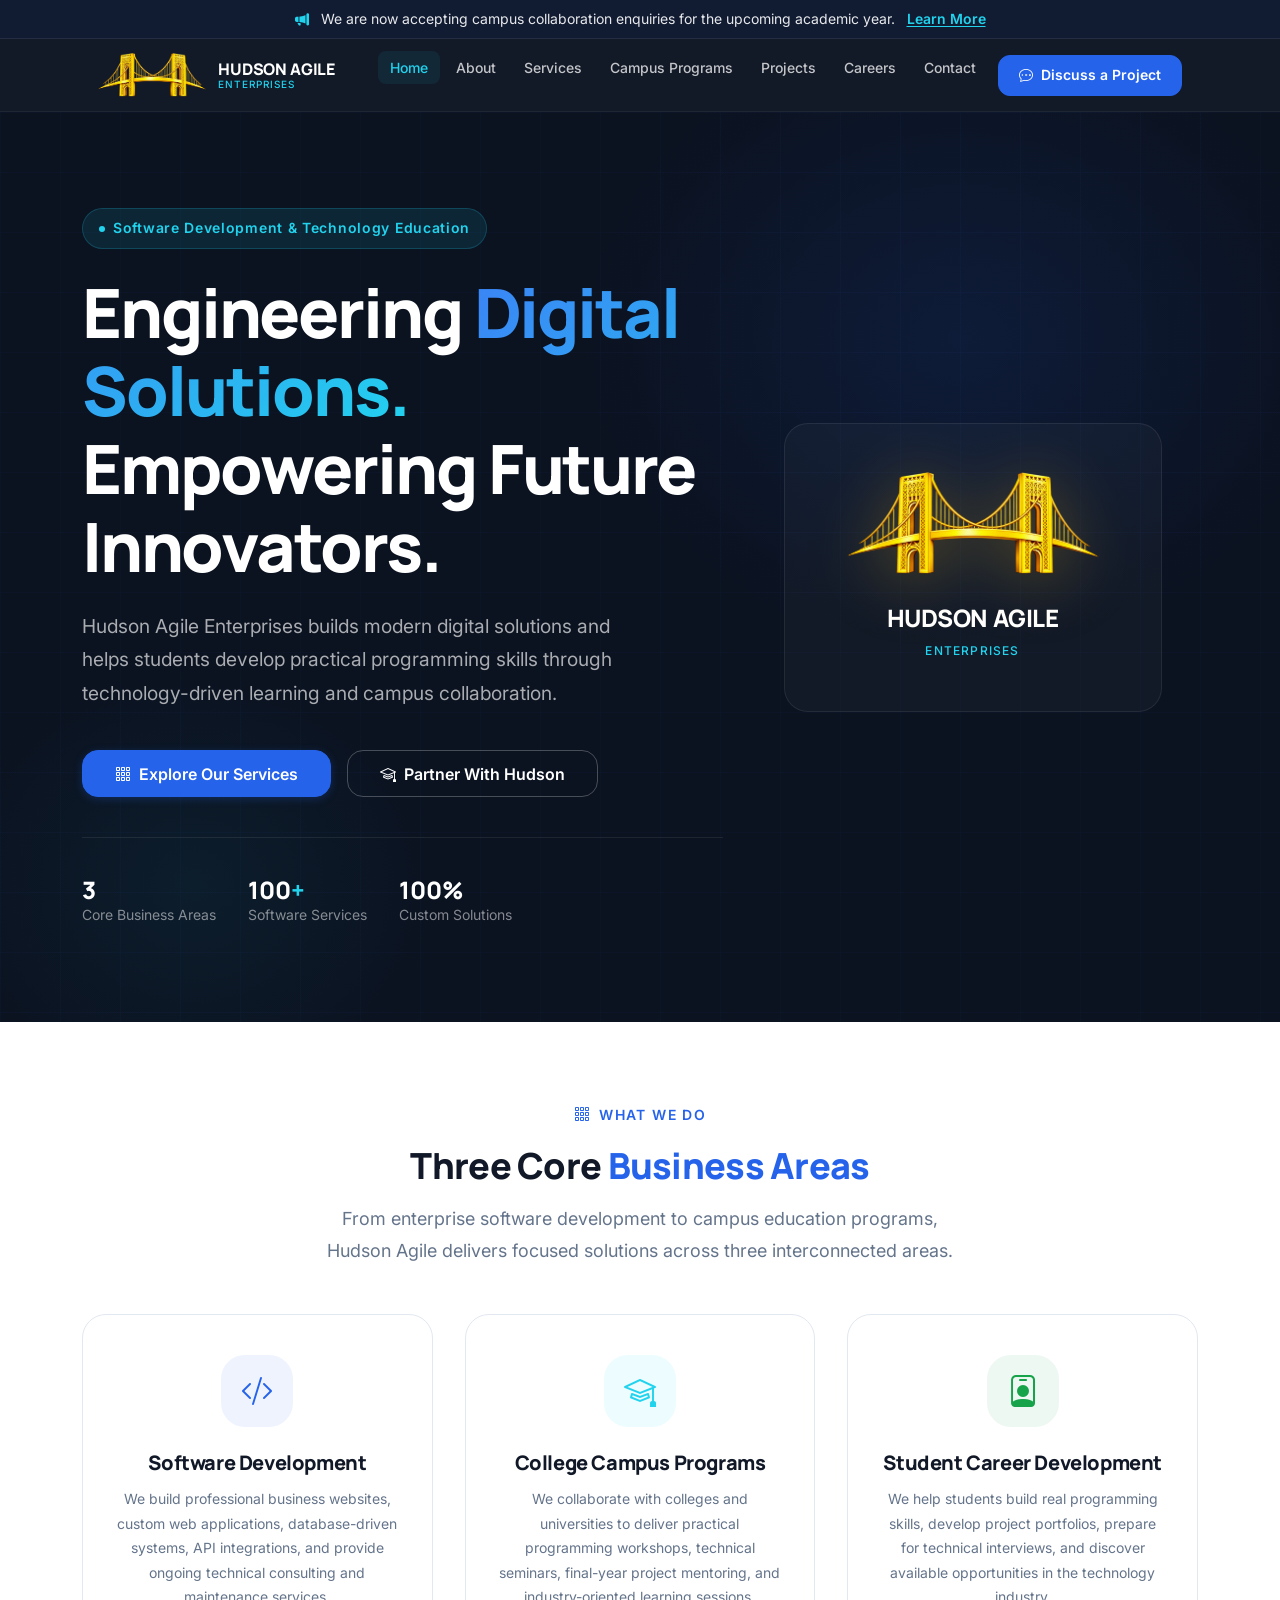
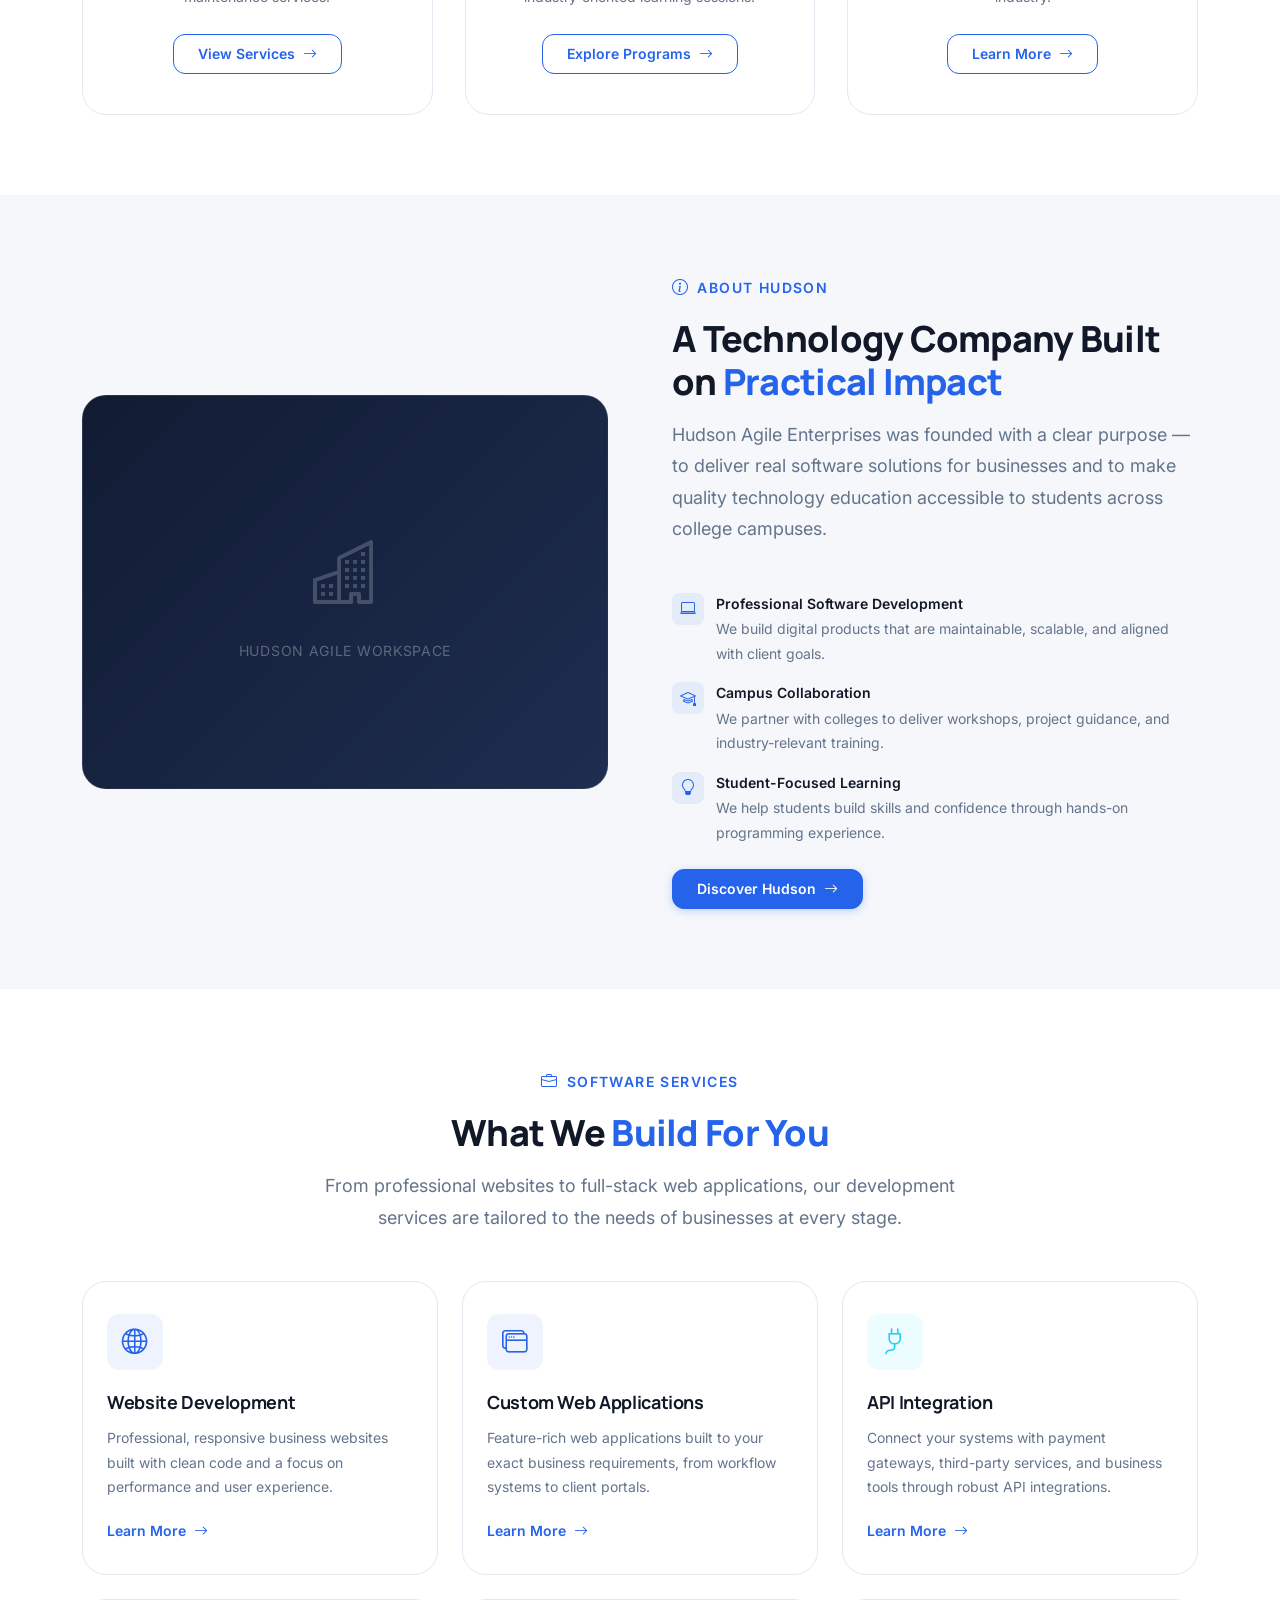
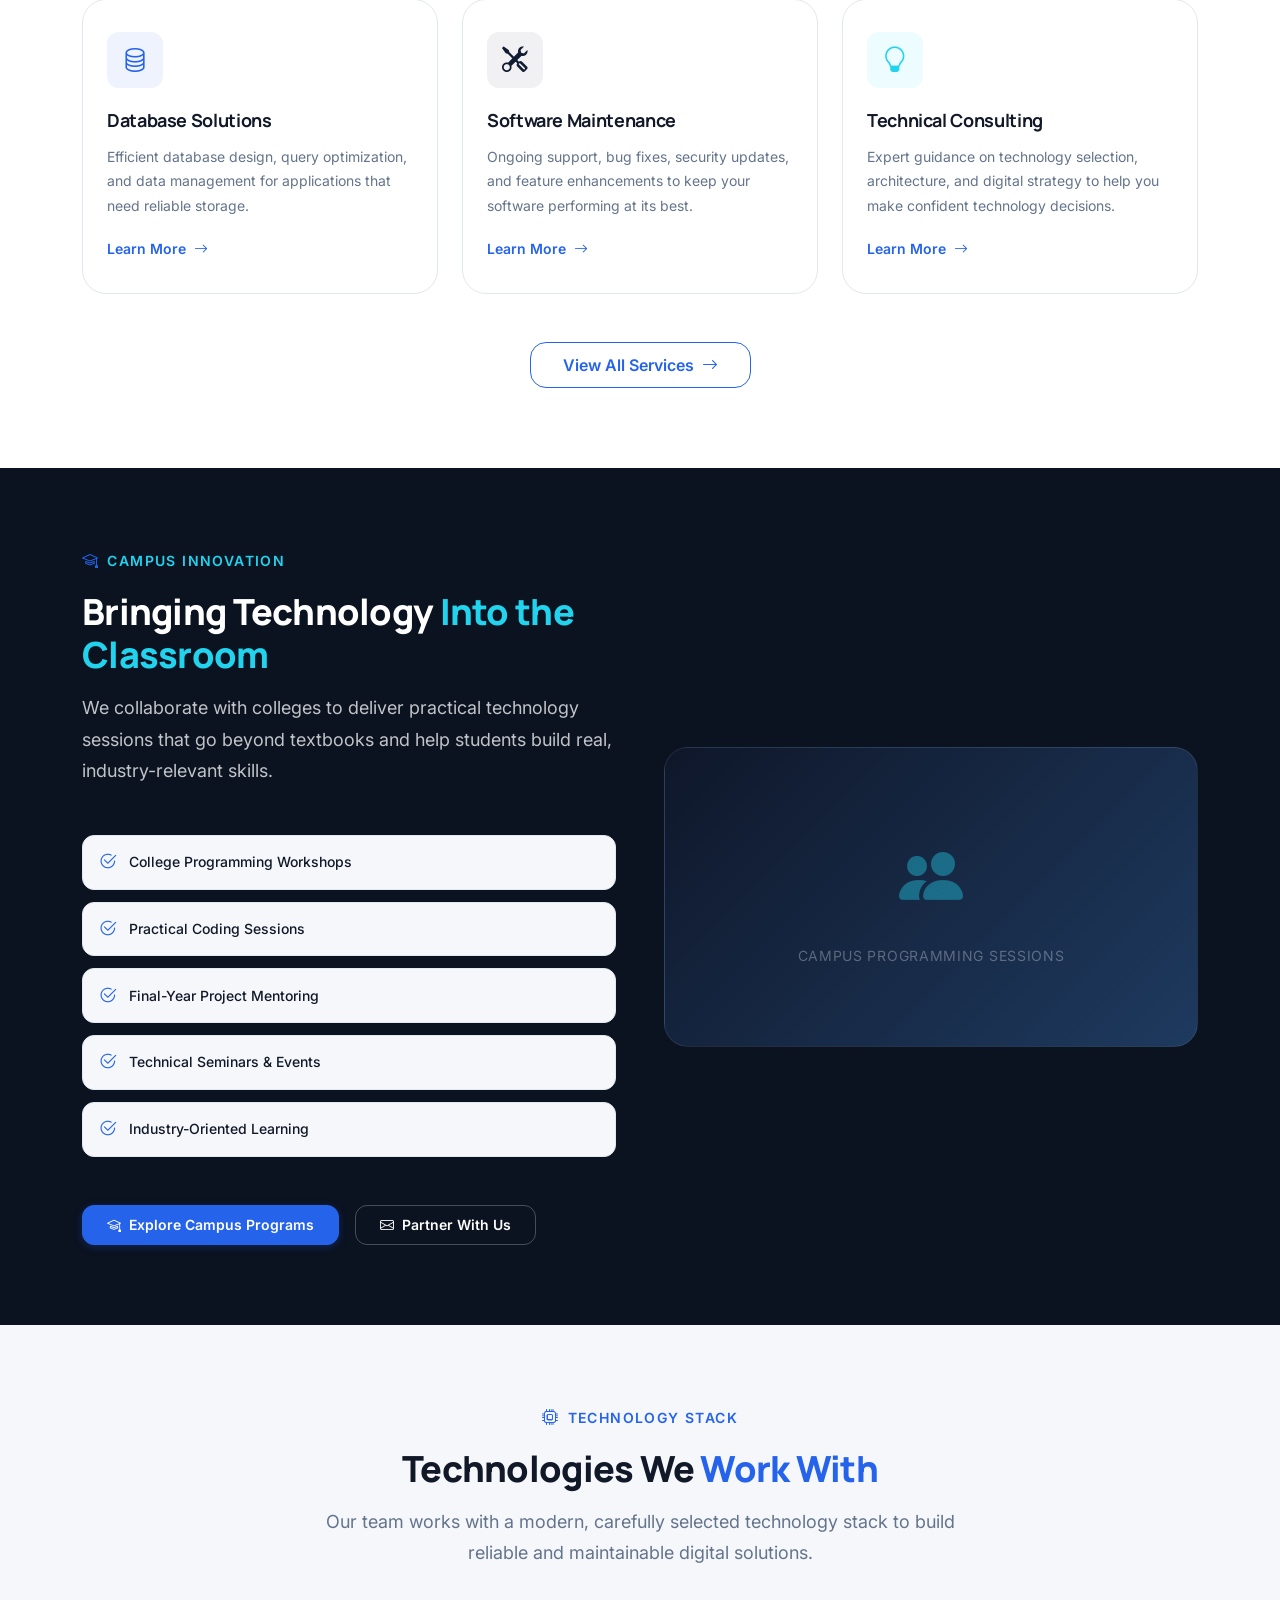
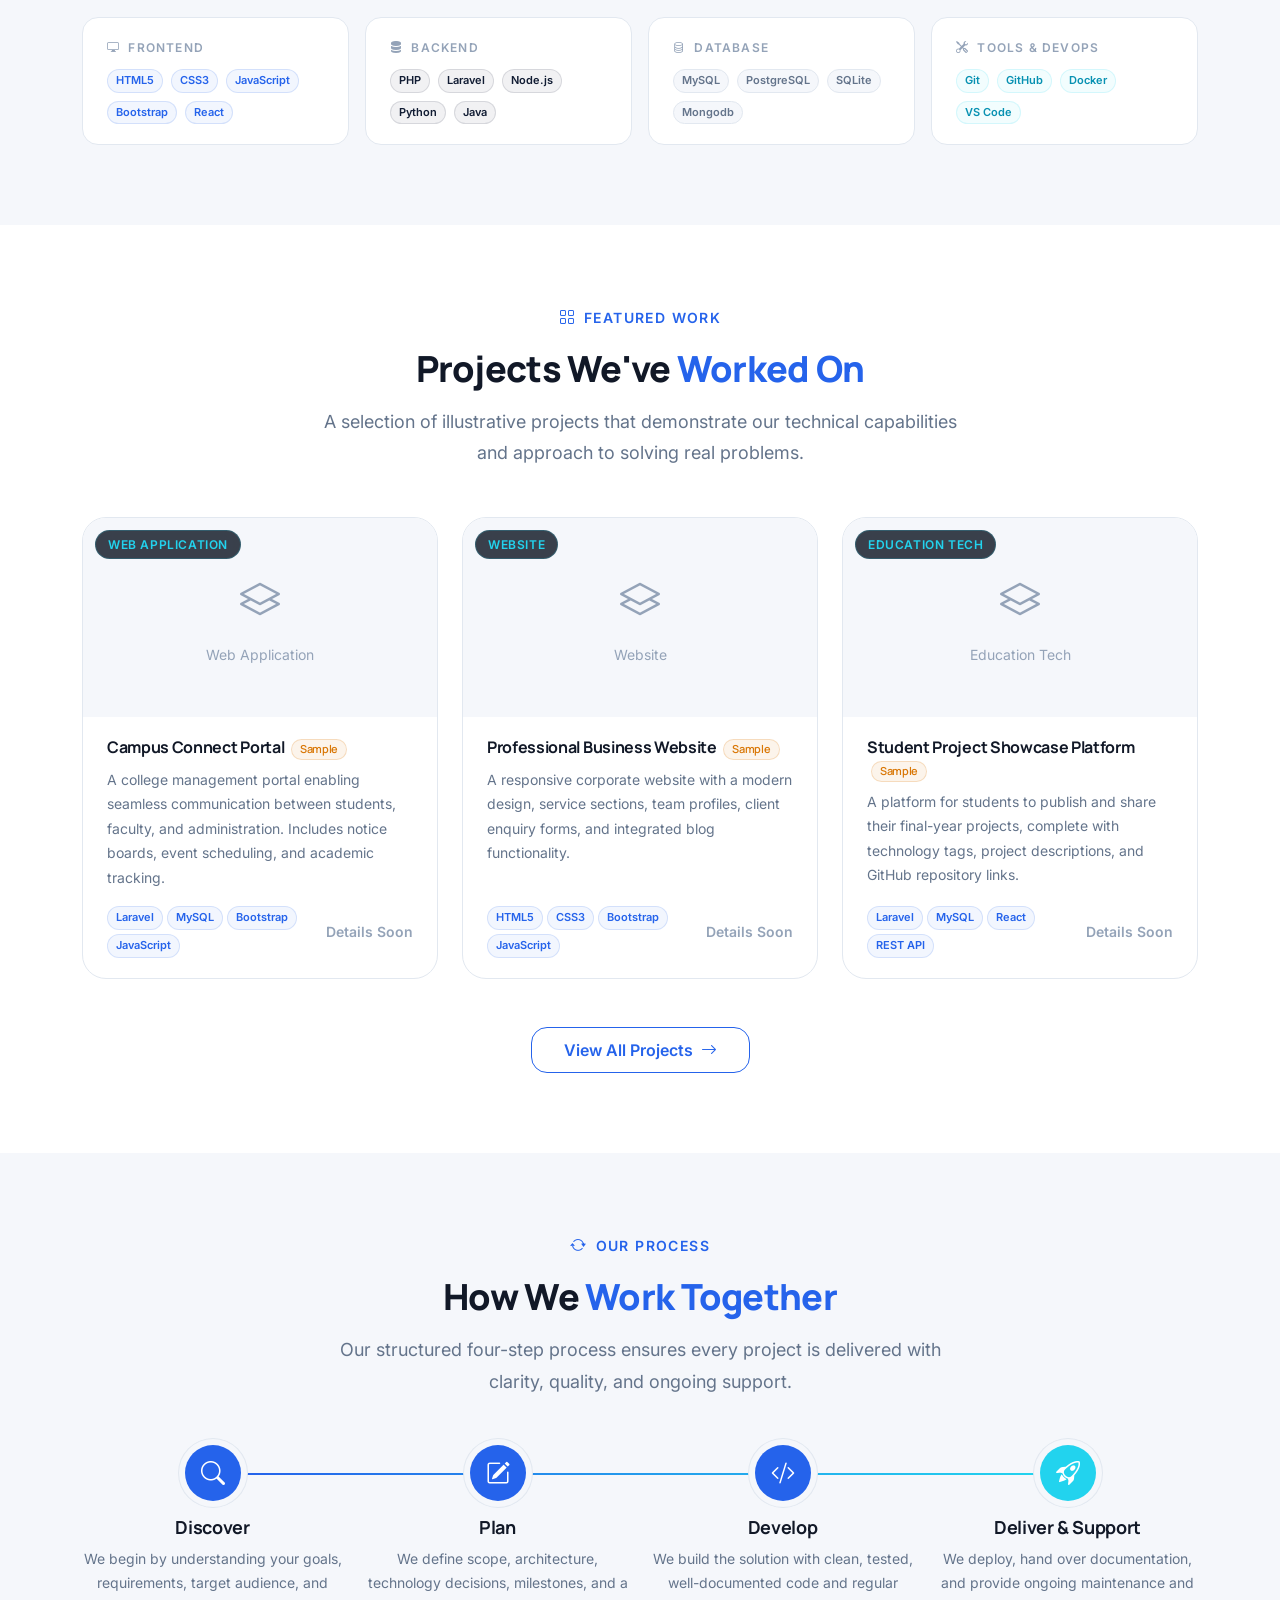
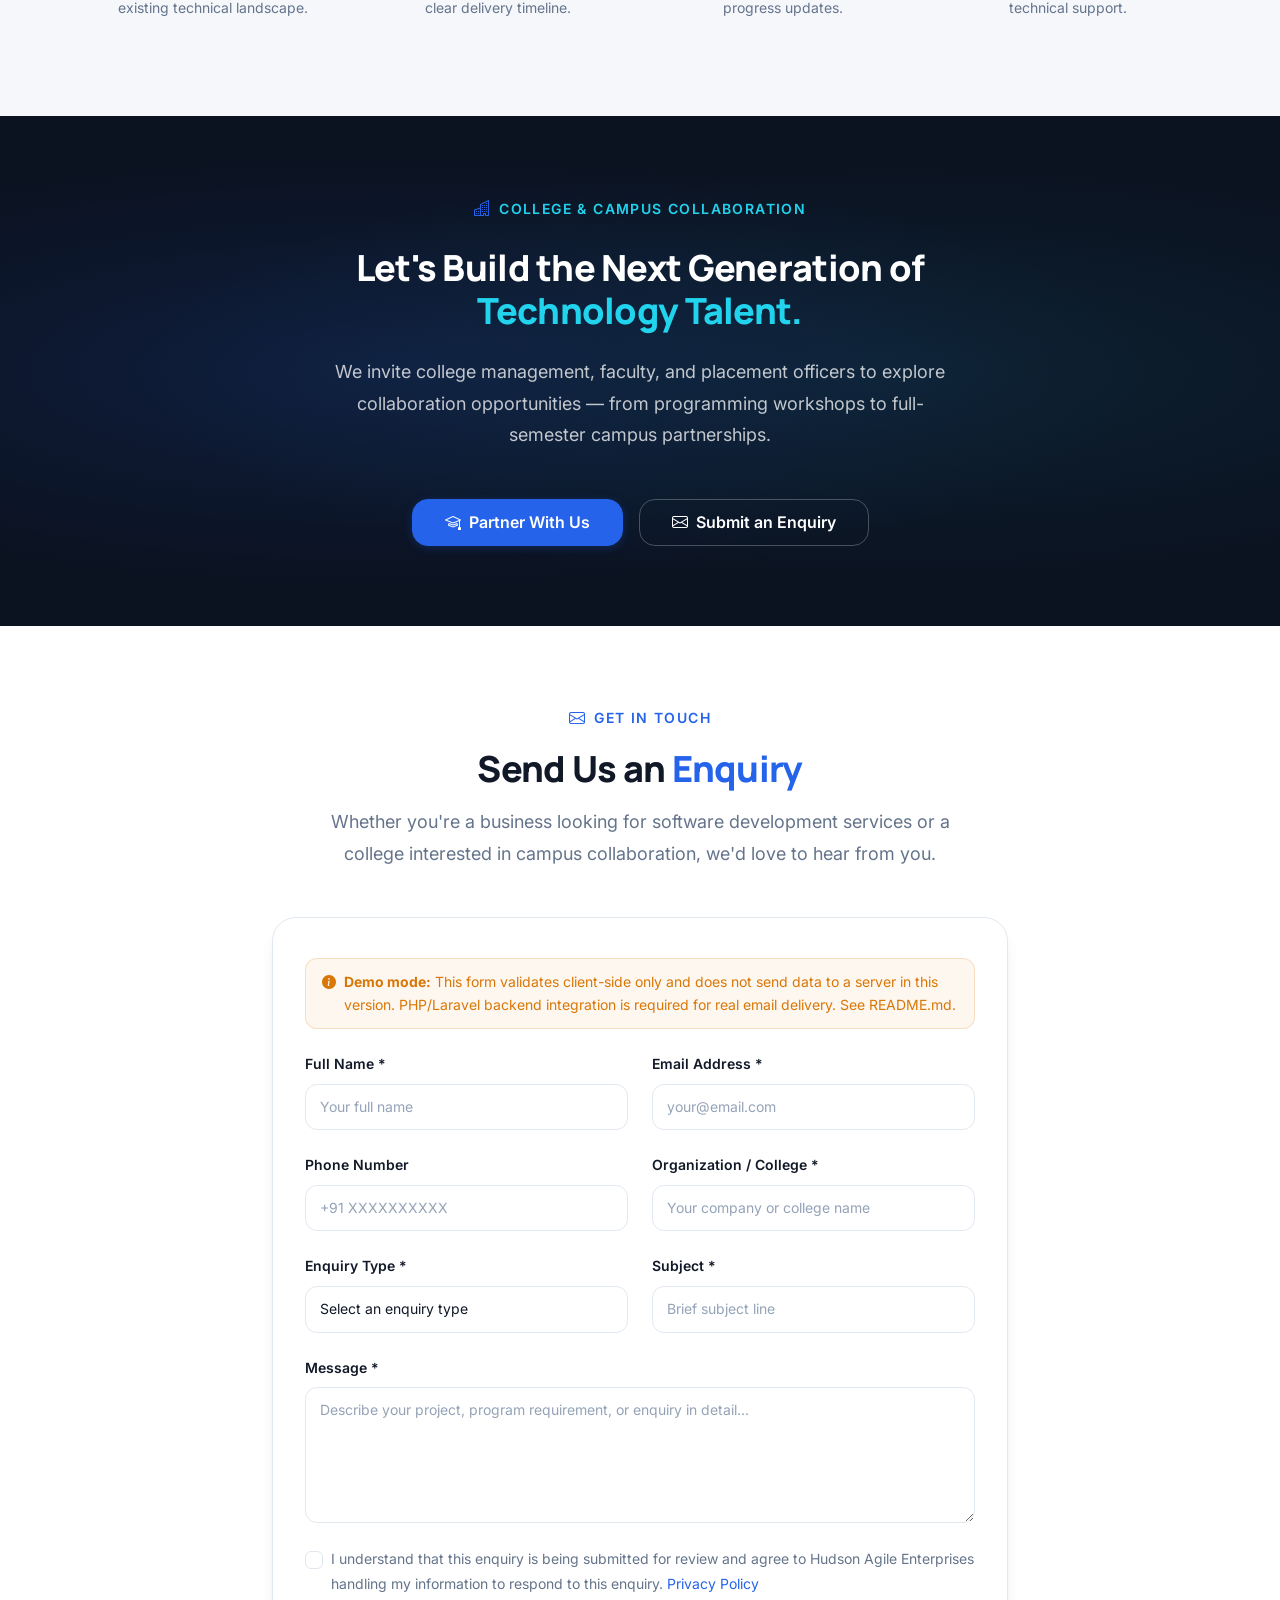
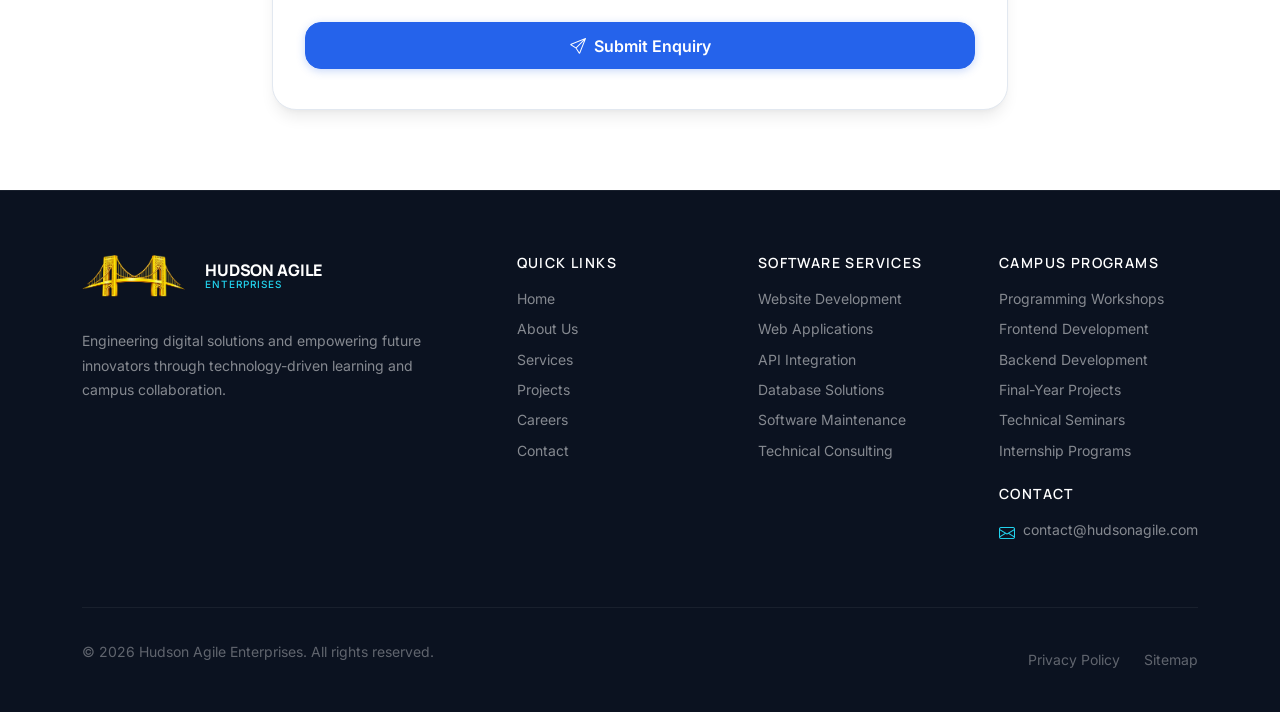
==== commit f45c6dbc: "service count" ====
--- a/index.html
+++ b/index.html
@@ -93,7 +93,7 @@
             <span class="hero-stat-label">Core Business Areas</span>
           </div>
           <div class="hero-stat">
-            <span class="hero-stat-value">6<span style="color:var(--color-cyan);">+</span></span>
+            <span class="hero-stat-value">100<span style="color:var(--color-cyan);">+</span></span>
             <span class="hero-stat-label">Software Services</span>
           </div>
           <div class="hero-stat">
